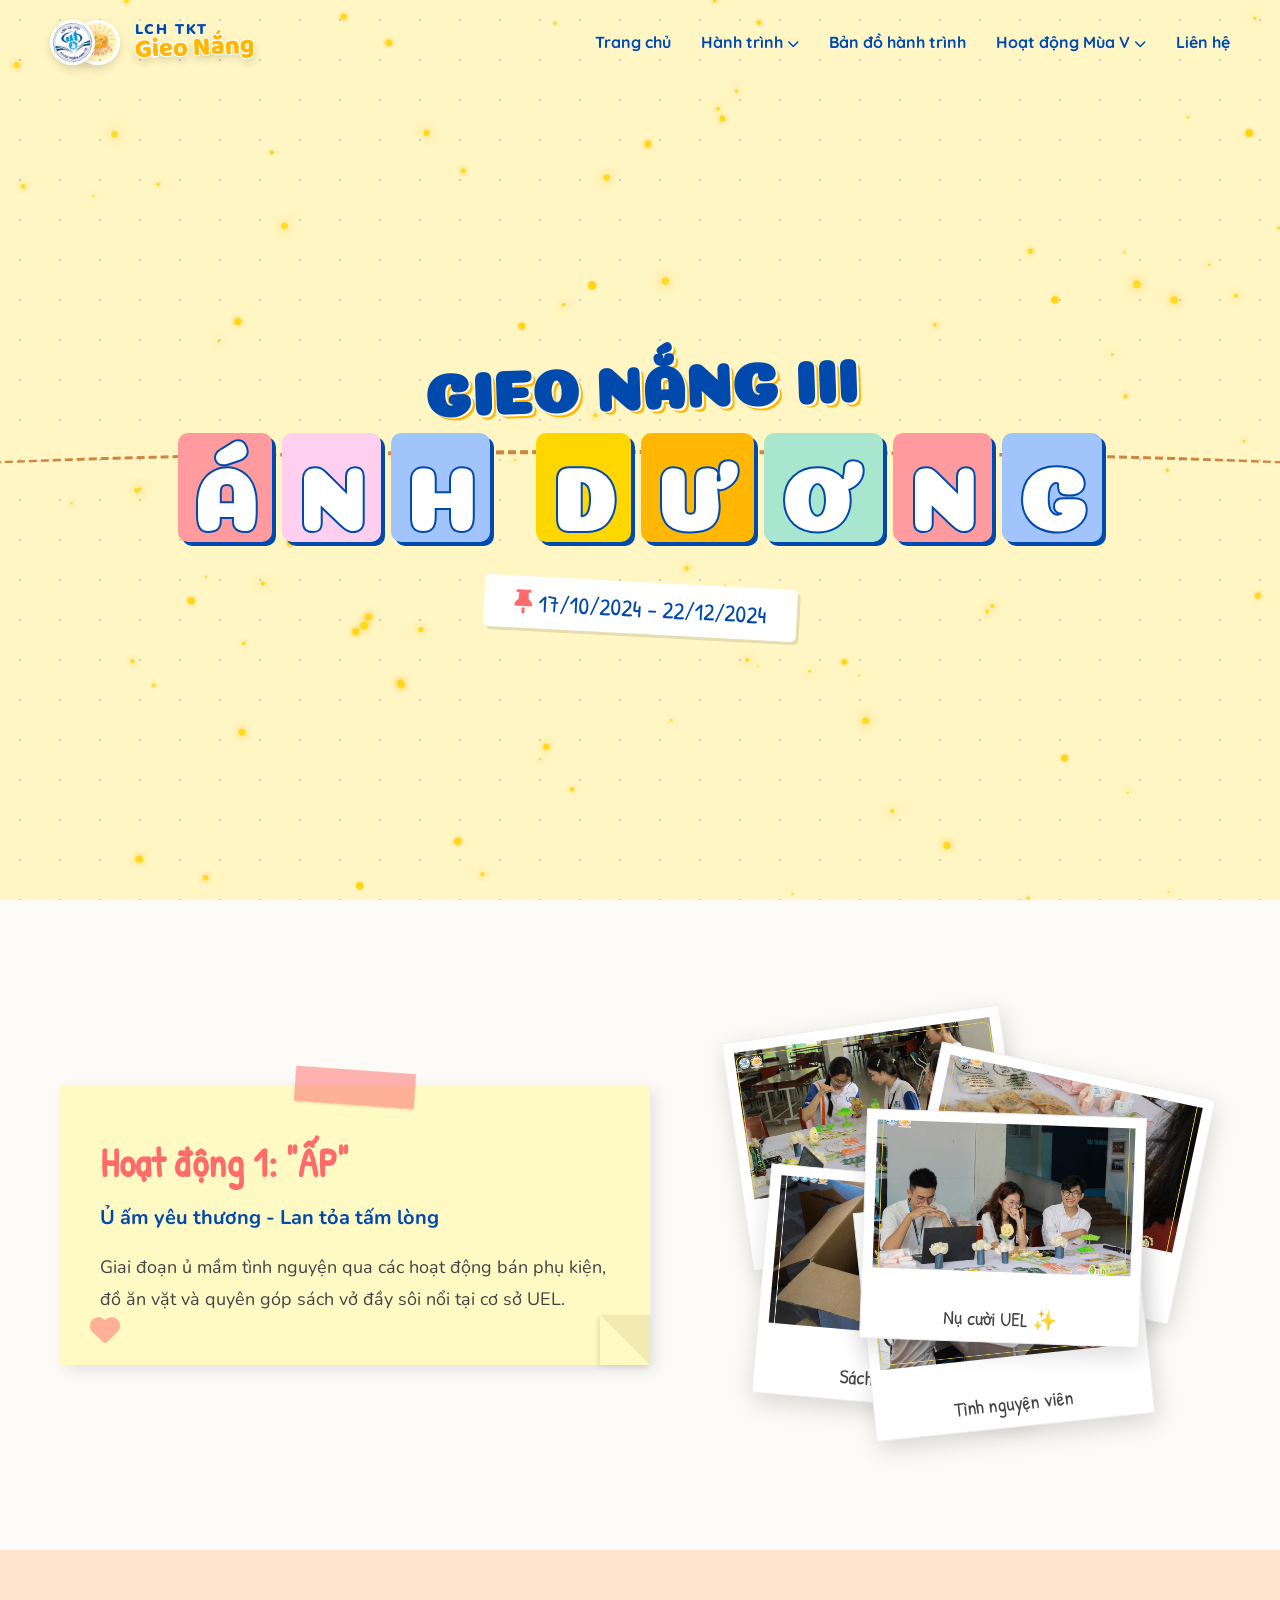
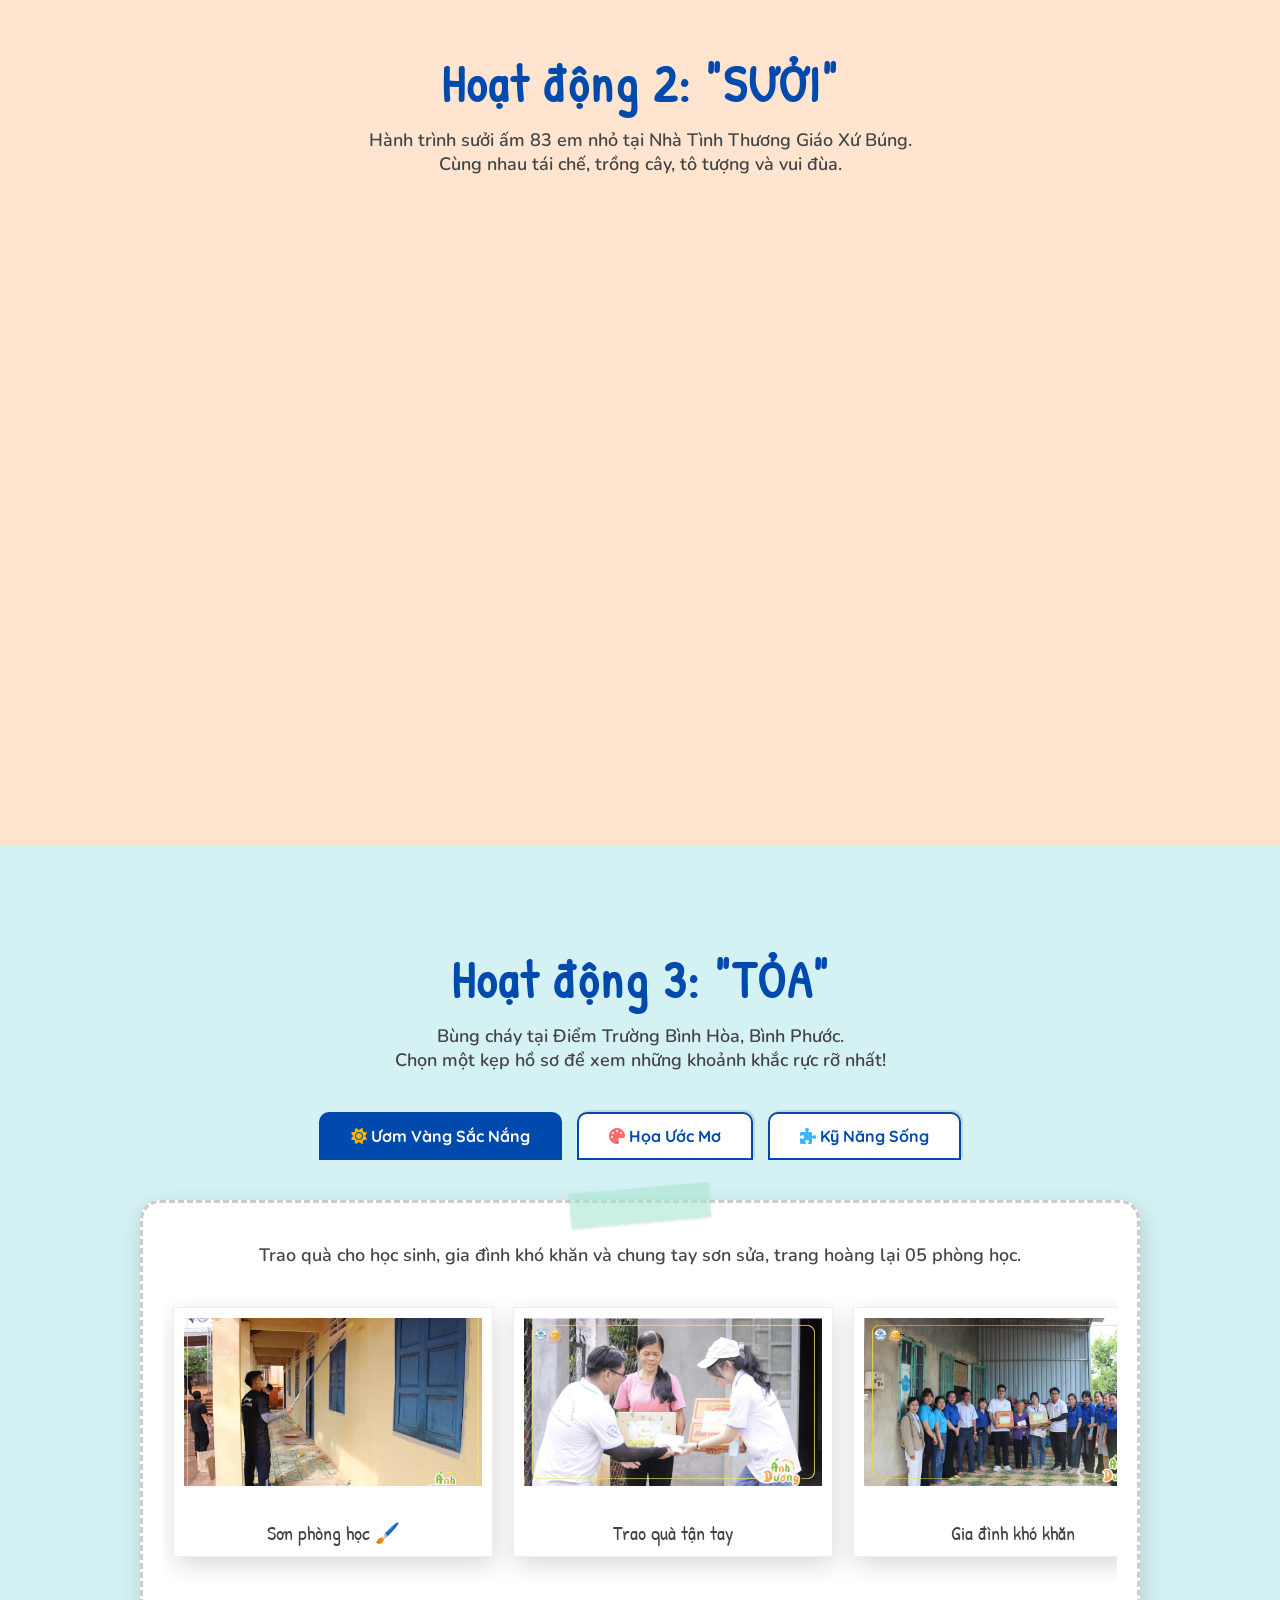
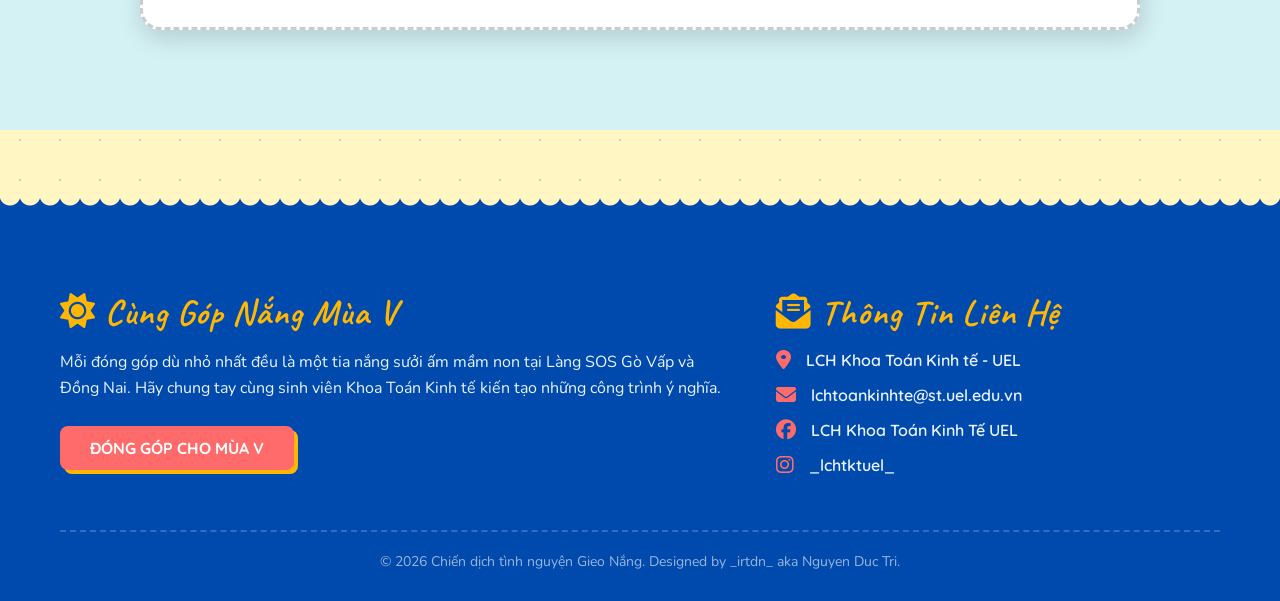
==== season3.html @ f477b14f "Add files via upload" ====
<!DOCTYPE html>
<html lang="vi">
<head>
    <meta charset="UTF-8">
    <meta name="viewport" content="width=device-width, initial-scale=1.0">
    <title>Gieo Nắng III - Cuốn Sổ Ký Ức</title>
    
    <!-- Google Fonts -->
    <link href="https://fonts.googleapis.com/css2?family=Baloo+2:wght@700;800&family=Coiny&family=Caveat:wght@700&family=Nunito:wght@400;600;700;900&family=Quicksand:wght@600;700;800&family=Pacifico&family=Patrick+Hand&display=swap" rel="stylesheet">
    <link rel="stylesheet" href="https://cdnjs.cloudflare.com/ajax/libs/font-awesome/6.4.0/css/all.min.css">
    
    <link rel="stylesheet" href="season3.css">
</head>
<body>

    <canvas id="fairyDustCanvas"></canvas>

    <!-- NAVBAR CỐ ĐỊNH -->
    <header id="navbar">
        <div class="logo">
            <a href="index.html" class="logo-wrapper">
                <div class="logo-images">
                    <img src="images/logo-lch.png" alt="Logo LCH" class="logo-img org-logo">
                    <img src="logo/logo-gn.png" alt="Logo Gieo Nắng" class="logo-img camp-logo">
                </div>
                <div class="logo-text">
                    <span class="logo-org">LCH TKT</span>
                    <span class="logo-campaign">Gieo Nắng</span>
                </div>
            </a>
        </div>
        
        <div class="menu-toggle" id="mobile-menu"><i class="fa-solid fa-bars"></i></div>

        <ul class="nav-links">
            <li><a href="index.html">Trang chủ</a></li>
            <li class="dropdown">
                <a href="#" class="active">Hành trình <i class="fa-solid fa-chevron-down" style="font-size: 12px;"></i></a>
                <ul class="dropdown-menu">
                    <li><a href="season3.html" class="highlight-5" style="color:#FFB703!important;">Gieo Nắng III - Ánh Dương</a></li>
                    <li><a href="season4.html">Gieo Nắng IV - Ấm trong EM</a></li>
                    <li><a href="season5.html">Gieo Nắng V - Sắc Ban Mai</a></li>
                </ul>
            </li>
                <!-- 1. NÚT BẢN ĐỒ HÀNH TRÌNH (MỚI) -->
    <li><a href="ĐIỀN_LINK_CỦA_BẠN_VÀO_ĐÂY" target="_blank">Bản đồ hành trình</a></li>

            <li class="dropdown">
                <a href="#">Hoạt động Mùa V <i class="fa-solid fa-chevron-down" style="font-size: 12px;"></i></a>
                <ul class="dropdown-menu">
                    <li><a href="season5.html#khoi-sac">Giải Chạy "Khởi Sắc"</a></li>
                    <li><a href="season5.html#gom-nang">Workshop "Gom Nắng"</a></li>
                    <li><a href="season5.html#trao-am">Hoạt động 1 "Trao Ấm"</a></li>
                    <li><a href="season5.html#thap-lua">Hoạt động 2 "Thắp Lửa"</a></li>
                    <li><a href="season5.html#don-ban-mai">Hoạt động 3 "Đón Ban Mai"</a></li>
                </ul>
            </li>
            <li><a href="#footer">Liên hệ</a></li>
        </ul>
    </header>

    <!-- =========================================
         1. HERO SECTION
    ========================================= -->
    <section id="hero-scrapbook">
        <div class="hero-content">
            <h2 class="gn-season-title">GIEO NẮNG III</h2>
            <div class="rope-line"></div>
            <h1 class="swinging-title">
                <span style="--i:1; --c:#FF9A9E;">Á</span>
                <span style="--i:2; --c:#FECFEF;">N</span>
                <span style="--i:3; --c:#A1C4FD;">H</span>
                <span class="space">&nbsp;</span>
                <span style="--i:4; --c:#FFD700;">D</span>
                <span style="--i:5; --c:#FFB703;">Ư</span>
                <span style="--i:6; --c:#A8E6CF;">Ơ</span>
                <span style="--i:7; --c:#FF9A9E;">N</span>
                <span style="--i:8; --c:#A1C4FD;">G</span>
            </h1>
            <p class="date-badge"><i class="fa-solid fa-thumbtack text-pink"></i> 17/10/2024 - 22/12/2024</p>
        </div>
    </section>

    <!-- =========================================
         2. HOẠT ĐỘNG 1: "ẤP"
    ========================================= -->
    <section id="act1-ap" class="section-padding bg-paper">
        <div class="container split-layout">
            <div class="note-paper reveal fade-up">
                <div class="washi-tape tape-1"></div>
                <h2 class="font-hand text-pink">Hoạt động 1: "ẤP"</h2>
                <h3>Ủ ấm yêu thương - Lan tỏa tấm lòng</h3>
                <p>Giai đoạn ủ mầm tình nguyện qua các hoạt động bán phụ kiện, đồ ăn vặt và quyên góp sách vở đầy sôi nổi tại cơ sở UEL.</p>
                <i class="fa-solid fa-heart doodle-icon text-pink"></i>
            </div>

            <div class="polaroid-pile reveal fade-up delay-1">
                <div class="polaroid pile-item p1">
                    <img src="gn3/hd1-ap/ap1.JPG" alt="">
                    <p class="font-hand">Đặt bàn gây quỹ 💛</p>
                </div>
                <div class="polaroid pile-item p2">
                    <img src="gn3/hd1-ap/ap9.JPG" alt="">
                    <p class="font-hand">Bán đồ ăn vặt</p>
                </div>
                <div class="polaroid pile-item p3">
                    <img src="gn3/hd1-ap/sachcutraodi.jpg" alt="">
                    <p class="font-hand">Sách cũ trao đi</p>
                </div>
                <div class="polaroid pile-item p4">
                    <img src="gn3/hd1-ap/ap11.JPG" alt="">
                    <p class="font-hand">Tình nguyện viên</p>
                </div>
                <div class="polaroid pile-item p5">
                    <img src="gn3/hd1-ap/ap3.JPG" alt="">
                    <p class="font-hand">Nụ cười UEL ✨</p>
                </div>
            </div>
        </div>
    </section>

    <!-- =========================================
         3. HOẠT ĐỘNG 2: "SƯỞI" (2 DÂY PHƠI)
    ========================================= -->
    <section id="act2-suoi" class="section-padding bg-pastel-orange">
        <div class="container text-center">
            <div class="section-header reveal fade-up">
                <h2 class="font-hand title-large text-navy">Hoạt động 2: "SƯỞI"</h2>
                <p class="desc-text">Hành trình sưởi ấm 83 em nhỏ tại Nhà Tình Thương Giáo Xứ Búng.<br>Cùng nhau tái chế, trồng cây, tô tượng và vui đùa.</p>
            </div>
        </div>

        <div class="clothesline-wrapper reveal fade-up delay-1">
            <div class="line"></div>
            <div class="hanging-photos">
                <div class="hanging-item h-rotate-1"><div class="peg"></div><div class="polaroid shadow-lg"><img src="gn3/hd2-suoi/suoi6.JPG" alt=""><p class="font-hand">Trồng mầm xanh 🌱</p></div></div>
                <div class="hanging-item h-rotate-2"><div class="peg"></div><div class="polaroid shadow-lg"><img src="gn3/hd2-suoi/chauhoataiche.jpg" alt=""><p class="font-hand">Chậu hoa tái chế</p></div></div>
                <div class="hanging-item h-rotate-3"><div class="peg"></div><div class="polaroid shadow-lg"><img src="gn3/hd2-suoi/suoi11.JPG" alt=""><p class="font-hand">Họa sĩ nhí 🎨</p></div></div>
                <div class="hanging-item h-rotate-4"><div class="peg"></div><div class="polaroid shadow-lg"><img src="gn3/hd2-suoi/vuichoingoaisan.jpg" alt=""><p class="font-hand">Vui chơi ngoài sân</p></div></div>
                <div class="hanging-item h-rotate-1"><div class="peg"></div><div class="polaroid shadow-lg"><img src="gn3/hd2-suoi/suoi8.JPG" alt=""><p class="font-hand">Múa hát vang ca</p></div></div>
                <div class="hanging-item h-rotate-2"><div class="peg"></div><div class="polaroid shadow-lg"><img src="gn3/hd2-suoi/suoi14.JPG" alt=""><p class="font-hand">Cười thật tươi</p></div></div>
                <div class="hanging-item h-rotate-4"><div class="peg"></div><div class="polaroid shadow-lg"><img src="gn3/hd2-suoi/suoi15.JPG" alt=""><p class="font-hand">Cùng vẽ tranh</p></div></div>
                <div class="hanging-item h-rotate-3"><div class="peg"></div><div class="polaroid shadow-lg"><img src="gn3/hd2-suoi/khoanhkhacdep.jpg" alt=""><p class="font-hand">Khoảnh khắc đẹp</p></div></div>
            </div>
        </div>

        <div class="clothesline-wrapper reveal fade-up delay-2" style="margin-top: -10px;">
            <div class="line"></div>
            <div class="hanging-photos">
                <div class="hanging-item h-rotate-3"><div class="peg"></div><div class="polaroid shadow-lg"><img src="gn3/hd2-suoi/suoi9.JPG" alt=""><p class="font-hand">Trò chơi dân gian</p></div></div>
                <div class="hanging-item h-rotate-1"><div class="peg"></div><div class="polaroid shadow-lg"><img src="gn3/hd2-suoi/chamchutrangtri.jpg" alt=""><p class="font-hand">Chăm chú trang trí</p></div></div>
                <div class="hanging-item h-rotate-4"><div class="peg"></div><div class="polaroid shadow-lg"><img src="gn3/hd2-suoi/chuanbivatdung.jpg" alt=""><p class="font-hand">Chuẩn bị vật dụng</p></div></div>
                <div class="hanging-item h-rotate-2"><div class="peg"></div><div class="polaroid shadow-lg"><img src="gn3/hd2-suoi/suoi12.JPG" alt=""><p class="font-hand">Sắc màu tuổi thơ</p></div></div>
                <div class="hanging-item h-rotate-1"><div class="peg"></div><div class="polaroid shadow-lg"><img src="gn3/hd2-suoi/ganketyeuthuong.jpg" alt=""><p class="font-hand">Gắn kết yêu thương</p></div></div>
                <div class="hanging-item h-rotate-3"><div class="peg"></div><div class="polaroid shadow-lg"><img src="gn3/hd2-suoi/tinhthandongdoi.jpg" alt=""><p class="font-hand">Tinh thần đồng đội</p></div></div>
                <div class="hanging-item h-rotate-4"><div class="peg"></div><div class="polaroid shadow-lg"><img src="gn3/hd2-suoi/kiniemkhoquen.jpg" alt=""><p class="font-hand">Kỷ niệm khó quên</p></div></div>
            </div>
        </div>
    </section>

    <!-- =========================================
         4. HOẠT ĐỘNG 3: "TỎA" 
    ========================================= -->
    <section id="act3-toa" class="section-padding bg-pastel-jade">
        <div class="container text-center">
            <div class="section-header reveal fade-up">
                <h2 class="font-hand title-large text-navy">Hoạt động 3: "TỎA"</h2>
                <p class="desc-text">Bùng cháy tại Điểm Trường Bình Hòa, Bình Phước.<br>Chọn một kẹp hồ sơ để xem những khoảnh khắc rực rỡ nhất!</p>
            </div>

            <div class="tabs-container reveal fade-up">
                <button class="tab-btn active" data-tab="tab-1"><i class="fa-solid fa-sun text-yellow"></i> Ươm Vàng Sắc Nắng</button>
                <button class="tab-btn" data-tab="tab-2"><i class="fa-solid fa-palette text-pink"></i> Họa Ước Mơ</button>
                <button class="tab-btn" data-tab="tab-3"><i class="fa-solid fa-puzzle-piece" style="color: #38B6FF;"></i> Kỹ Năng Sống</button>
            </div>

            <div class="tab-content-wrapper reveal fade-up delay-1">
                <!-- Tab 1 -->
                <div class="tab-panel active" id="tab-1">
                    <div class="washi-tape tape-2"></div>
                    <p class="panel-desc">Trao quà cho học sinh, gia đình khó khăn và chung tay sơn sửa, trang hoàng lại 05 phòng học.</p>
                    <div class="carousel-scroll">
                        <div class="polaroid"><img src="gn3/uomvang/sonphonghoc.jpg" alt=""><p class="font-hand">Sơn phòng học 🖌️</p></div>
                        <div class="polaroid"><img src="gn3/chung/chung4.JPG" alt=""><p class="font-hand">Trao quà tận tay</p></div>
                        <div class="polaroid"><img src="gn3/chung/chung1.JPG" alt=""><p class="font-hand">Gia đình khó khăn</p></div>
                        <div class="polaroid"><img src="gn3/uomvang/nucuoitretho.jpg" alt=""><p class="font-hand">Nụ cười trẻ thơ</p></div>
                        <div class="polaroid"><img src="gn3/uomvang/cungnhaudondep.jpg" alt=""><p class="font-hand">Cùng nhau dọn dẹp</p></div>
                        <div class="polaroid"><img src="gn3/uomvang/lophocmoituoi.jpg" alt=""><p class="font-hand">Trang hoàng lại</p></div>
                        <div class="polaroid"><img src="gn3/uomvang/chuanbidungcu.jpg" alt=""><p class="font-hand">Chuẩn bị dụng cụ</p></div>
                        <div class="polaroid"><img src="gn3/uomvang/tranghoanglai.jpg" alt=""><p class="font-hand">Lớp học mới tươi</p></div>
                    </div>
                </div>
                <!-- Tab 2 -->
                <div class="tab-panel" id="tab-2">
                    <div class="washi-tape tape-3"></div>
                    <p class="panel-desc">Xây dựng góc chụp ảnh đôi cánh, trò chơi "Vòng xoay cầu vồng" và đặc biệt là "Tủ sách ước mơ".</p>
                    <div class="carousel-scroll">
                        <div class="polaroid"><img src="gn3/uomvang/uomvang8.JPG" alt=""><p class="font-hand">Tủ sách ước mơ 📚</p></div>
                        <div class="polaroid"><img src="gn3/hoauocmo/hoa16.JPG" alt=""><p class="font-hand">Đôi cánh thiên thần</p></div>
                        <div class="polaroid"><img src="gn3/hoauocmo/docsachcungem.jpg" alt=""><p class="font-hand">Đọc sách cùng em</p></div>
                        <div class="polaroid"><img src="gn3/hoauocmo/hoa4.JPG" alt=""><p class="font-hand">Vòng xoay may mắn</p></div>
                        <div class="polaroid"><img src="gn3/hoauocmo/hoa13.JPG" alt=""><p class="font-hand">Khám phá nghề nghiệp</p></div>
                        <div class="polaroid"><img src="gn3/hoauocmo/vuichoitrungthuong.jpg" alt=""><p class="font-hand">Vui chơi trúng thưởng</p></div>
                        <div class="polaroid"><img src="gn3/hoauocmo/hoa10.JPG" alt=""><p class="font-hand">Sắp xếp đầu sách</p></div>
                        <div class="polaroid"><img src="gn3/hoauocmo/hoa11.JPG" alt=""><p class="font-hand">Tương tác cùng bé</p></div>
                        <div class="polaroid"><img src="gn3/hoauocmo/hoa7.JPG" alt=""><p class="font-hand">Phần quà chiến thắng</p></div>
                        <div class="polaroid"><img src="gn3/hoauocmo/hanhphucdongday.jpg" alt=""><p class="font-hand">Hạnh phúc đong đầy</p></div>
                    </div>
                </div>
                <!-- Tab 3 -->
                <div class="tab-panel" id="tab-3">
                    <div class="washi-tape tape-1"></div>
                    <p class="panel-desc">Tổ chức kịch lồng ghép giáo dục, giao lưu văn nghệ và bùng nổ trí tuệ cùng "Rung chuông vàng".</p>
                    <div class="carousel-scroll">
                        <div class="polaroid"><img src="gn3/kynangsong/kns6.JPG" alt=""><p class="font-hand">Diễn kịch ý nghĩa 🎭</p></div>
                        <div class="polaroid"><img src="gn3/kynangsong/kns8.JPG" alt=""><p class="font-hand">Rung chuông vàng</p></div>
                        <div class="polaroid"><img src="gn3/kynangsong/Nhanquanhaa.jpg" alt=""><p class="font-hand">Góc nhận quà nhaa</p></div>
                        <div class="polaroid"><img src="gn3/kynangsong/vannghebungno.jpg" alt=""><p class="font-hand">Văn nghệ bùng nổ</p></div>
                        <div class="polaroid"><img src="gn3/hoauocmo/nhonnhipnangdong.jpg" alt=""><p class="font-hand">Sôi động sân trường</p></div>
                        <div class="polaroid"><img src="gn3/hoauocmo/giaoluuhoidap.jpg" alt=""><p class="font-hand">Hăng hái giơ tay</p></div>
                        <div class="polaroid"><img src="gn3/kynangsong/kns1.JPG" alt=""><p class="font-hand">Dọn dẹp góc riêng</p></div>
                        <div class="polaroid"><img src="gn3/kynangsong/nguoithangcuoc.jpg" alt=""><p class="font-hand">Người thắng cuộc 🏆</p></div>
                    </div>
                </div>

            </div>
        </div>
    </section>

    <!-- =========================================
         8. FOOTER CHUNG & GÓP NẮNG MÙA V
    ========================================= -->
    <footer id="footer">
        <div class="container">
            <div class="footer-content">
                <div class="footer-box reveal fade-up">
                    <h3 class="font-hand text-yellow"><i class="fa-solid fa-sun"></i> Cùng Góp Nắng Mùa V</h3>
                    <p class="footer-desc">Mỗi đóng góp dù nhỏ nhất đều là một tia nắng sưởi ấm mầm non tại Làng SOS Gò Vấp và Đồng Nai. Hãy chung tay cùng sinh viên Khoa Toán Kinh tế kiến tạo những công trình ý nghĩa.</p>
                    <a href="season5.html#quy-gop" class="btn-scrapbook">Đóng góp cho Mùa V</a>
                </div>
                <div class="footer-box reveal fade-up delay-1">
                    <h3 class="font-hand text-yellow"><i class="fa-solid fa-envelope-open-text"></i> Thông Tin Liên Hệ</h3>
                    <ul class="contact-list">
                        <li><i class="fa-solid fa-location-dot"></i> LCH Khoa Toán Kinh tế - UEL</li>
                        <li><i class="fa-solid fa-envelope"></i> lchtoankinhte@st.uel.edu.vn</li>
                        <li><i class="fa-brands fa-facebook"></i> LCH Khoa Toán Kinh Tế UEL</li>
                        <li><i class="fa-brands fa-instagram"></i> _lchtktuel_</li>
                    </ul>
                </div>
            </div>
            <div class="copyright">
                &copy; 2026 Chiến dịch tình nguyện Gieo Nắng. Designed by _irtdn_ aka Nguyen Duc Tri.
            </div>
        </div>
    </footer>

    <script src="season3.js"></script>
</body>
</html>
---- season3.css ----
/* =========================================
   1. VARIABLES & RESET
========================================= */
:root {
    --pastel-yellow: #FFF6C3;
    --pastel-orange: #FFE5D0;
    --pastel-jade: #D4F1F4;
    --paper-bg: #FDFBF7;
    
    --navy: #004AAD;
    --sky-blue: #38B6FF;
    --yellow: #FFB703;
    --pink: #FF6B6B;
    --white: #FFFFFF;
    
    --shadow-soft: 0 10px 20px rgba(0,0,0,0.05);
    --shadow-polaroid: 2px 8px 25px rgba(0,0,0,0.15);
}

* { margin: 0; padding: 0; box-sizing: border-box; }

/* FIX LỖI SCROLL NGANG: Khóa trục X tuyệt đối */
html, body { 
    scroll-behavior: smooth; 
    overflow-x: hidden; 
    width: 100%;
    max-width: 100vw;
}

body { 
    font-family: 'Nunito', sans-serif; 
    color: #444; 
    /* Texture giấy mờ nhẹ */
    background-color: var(--pastel-yellow);
    background-image: radial-gradient(#ccc 1px, transparent 0);
    background-size: 40px 40px;
}

/* Typography */
.font-hand { font-family: 'Patrick Hand', 'Caveat', cursive; }
.font-title { font-family: 'Quicksand', sans-serif; font-weight: 700; color: var(--navy); }
.title-large { font-size: clamp(35px, 5vw, 50px); font-weight: 700; letter-spacing: 2px; }

.text-navy { color: var(--navy); }
.text-pink { color: var(--pink); }
.text-yellow { color: var(--yellow) !important; }

a { text-decoration: none; color: inherit; }
ul { list-style: none; }

.container { max-width: 1200px; margin: 0 auto; padding: 0 20px; position: relative; z-index: 2;}
.section-padding { padding: 100px 0; overflow: hidden; /* Ngăn chặn rò rỉ đồ họa */ }

.bg-paper { background-color: var(--paper-bg); }
.bg-pastel-orange { background-color: var(--pastel-orange); }
.bg-pastel-jade { background-color: var(--pastel-jade); }

/* =========================================
   2. NAVBAR TỪ TRANG CHỦ (CỐ ĐỊNH)
========================================= */
header { 
    position: fixed; top: 0; left: 0; width: 100%; 
    display: flex; justify-content: space-between; align-items: center; 
    padding: 20px 50px; z-index: 1000; transition: 0.4s; 
}
header.scrolled { 
    background: rgba(255,255,255,0.95); backdrop-filter: blur(10px); 
    box-shadow: 0 5px 20px rgba(0,0,0,0.05); padding: 15px 50px; 
}

.logo-wrapper { display: flex; align-items: center; gap: 15px; cursor: pointer; }
.logo-images { position: relative; width: 70px; height: 45px; }
.logo-img { 
    position: absolute; width: 45px; height: 45px; border-radius: 50%; 
    border: 3px solid #fff; box-shadow: 0 4px 10px rgba(0,0,0,0.15); 
    transition: 0.4s cubic-bezier(0.68, -0.55, 0.265, 1.55); object-fit: cover;
}
.org-logo { left: 0; z-index: 2; transform: rotate(-10deg); }
.camp-logo { left: 25px; z-index: 1; transform: rotate(10deg); }

.logo-wrapper:hover .org-logo { transform: translateY(-5px) rotate(-20deg) scale(1.1); z-index: 3;}
.logo-wrapper:hover .camp-logo { transform: translateY(5px) rotate(25deg) scale(1.1); z-index: 3;}

.logo-text { display: flex; flex-direction: column; justify-content: center; line-height: 1; }
.logo-org { font-family: 'Nunito', sans-serif; font-size: 14px; font-weight: 900; color: var(--navy); letter-spacing: 2px; text-shadow: 0 1px 2px rgba(255,255,255,0.8);}
.logo-campaign { font-family: 'Baloo 2', cursive; font-size: 26px; font-weight: 800; color: var(--yellow); text-shadow: -1px 1px 0 #fff, 1px 1px 0 #fff, 1px -1px 0 #fff, -1px -1px 0 #fff, 0 4px 8px rgba(0,0,0,0.2); transform: translateY(-2px) rotate(-2deg); }

header.scrolled .logo-org, header.scrolled .logo-campaign { text-shadow: none; transform: translateY(-2px) rotate(0); }

.nav-links { display: flex; gap: 30px; align-items: center; }
.nav-links > li > a { 
    font-weight: 700; font-family: 'Quicksand'; font-size: 16px; 
    transition: 0.3s; text-shadow: 0 1px 2px rgba(255,255,255,0.8); color: var(--navy);
}
header.scrolled .nav-links > li > a { text-shadow: none; }
.nav-links > li > a:hover { color: var(--yellow); }

.dropdown { position: relative; }
.dropdown-menu { 
    position: absolute; top: 150%; left: 0; background: var(--white); 
    min-width: 260px; box-shadow: var(--shadow-soft); border-radius: 15px; 
    opacity: 0; visibility: hidden; transform: translateY(10px); 
    transition: 0.3s; overflow: hidden; border: 1px solid #eee; 
}
.dropdown:hover .dropdown-menu { opacity: 1; visibility: visible; transform: translateY(0); top: 100%; }
.dropdown-menu li a { display: block; padding: 15px 20px; font-weight: 600; border-bottom: 1px solid #f1f1f1; transition: 0.3s; color: var(--text-dark);}
.dropdown-menu li a:hover { background: var(--pastel-yellow); color: var(--navy); padding-left: 25px; }

.menu-toggle { display: none; cursor: pointer; font-size: 24px; color: var(--navy); }

/* =========================================
   3. BỤI TIÊN & CÁC THÀNH PHẦN SCRAPBOOK
========================================= */
#fairyDustCanvas {
    position: fixed; top: 0; left: 0; width: 100vw; height: 100vh;
    pointer-events: none; z-index: 1;
}

.washi-tape {
    position: absolute; top: -15px; left: 50%; transform: translateX(-50%) rotate(-3deg);
    width: 120px; height: 35px; background: rgba(255, 183, 3, 0.5);
    box-shadow: 0 1px 3px rgba(0,0,0,0.1); z-index: 10;
}
.tape-1 { background: rgba(255, 107, 107, 0.5); transform: translateX(-50%) rotate(4deg); }
.tape-2 { background: rgba(168, 230, 207, 0.6); transform: translateX(-50%) rotate(-5deg); width: 140px;}
.tape-3 { background: rgba(255, 215, 0, 0.5); }

.polaroid {
    background: #FFF;
    padding: 10px 10px 40px 10px; 
    border: 1px solid #EEE;
    box-shadow: var(--shadow-polaroid);
    position: relative;
    border-bottom-right-radius: 2px;
    border-bottom-left-radius: 2px;
}
.polaroid img { width: 100%; height: calc(100% - 30px); object-fit: cover; }
.polaroid p { position: absolute; bottom: 10px; left: 0; width: 100%; text-align: center; font-size: 20px; color: #444; }

/* =========================================
   4. HERO SECTION - CỜ DÂY TREO CHỮ
========================================= */
#hero-scrapbook {
    min-height: 100vh; position: relative;
    display: flex; justify-content: center; align-items: center;
    text-align: center; z-index: 2; padding-top: 80px;
    overflow: hidden; /* Cực kỳ quan trọng: Giữ rope-line không làm scroll ngang */
    width: 100%;
}
.hero-content { display: flex; flex-direction: column; align-items: center; width: 100%;}

.gn-season-title {
    font-family: 'Coiny', cursive;
    font-size: clamp(28px, 5vw, 60px);
    color: var(--navy);
    text-shadow: 2px 2px 0 var(--white), 4px 4px 0 var(--yellow);
    margin-bottom: 10px;
    transform: rotate(-2deg);
    z-index: 10;
    position: relative;
}

.rope-line {
    position: absolute; top: 50%; left: -10%; width: 120%; height: 50px;
    border-top: 4px dashed #cd853f; border-radius: 50%; 
    z-index: 1; pointer-events: none;
}

.swinging-title {
    display: flex; justify-content: center; gap: clamp(5px, 1.5vw, 10px);
    font-family: 'Coiny', cursive; 
    margin-top: 10px; position: relative; z-index: 5; flex-wrap: wrap;
    padding: 0 10px;
}

.swinging-title span {
    display: inline-block;
    color: var(--white);
    -webkit-text-stroke: 2px var(--navy);
    background: var(--c); 
    padding: clamp(3px, 1vw, 5px) clamp(8px, 2vw, 15px);
    border-radius: 10px;
    box-shadow: 4px 4px 0 var(--navy);
    font-size: clamp(30px, 7vw, 90px); /* Thu gọn mượt mà trên mọi thiết bị */
    
    transform-origin: top center;
    animation: swing 3s infinite ease-in-out alternate;
    animation-delay: calc(var(--i) * 0.1s);
}
.swinging-title span.space { background: transparent; box-shadow: none; border: none; padding: 0; width: 2vw;}

@keyframes swing {
    0% { transform: rotate(8deg); }
    100% { transform: rotate(-8deg); }
}

.date-badge {
    margin-top: 40px; display: inline-block;
    background: #FFF; padding: 10px 30px; border-radius: 5px;
    font-family: 'Patrick Hand'; font-size: clamp(18px, 3vw, 24px); color: var(--navy);
    box-shadow: 3px 3px 0 rgba(0,0,0,0.1);
    transform: rotate(3deg);
}

/* =========================================
   5. HOẠT ĐỘNG 1: GIẤY NOTE & PILE ẢNH
========================================= */
.split-layout { display: flex; align-items: center; gap: 60px; }

.note-paper {
    flex: 1; background: #FFF9C4; padding: clamp(30px, 5vw, 50px) clamp(20px, 4vw, 40px);
    border-radius: 2px; position: relative;
    box-shadow: 5px 5px 15px rgba(0,0,0,0.1);
    transform: rotate(-2deg);
}
.note-paper::after {
    content: ""; position: absolute; bottom: 0; right: 0;
    border-width: 25px; border-style: solid;
    border-color: #f1eab3 #f1eab3 transparent transparent;
    box-shadow: -2px 2px 5px rgba(0,0,0,0.1);
}
.note-paper h2 { font-size: clamp(30px, 4vw, 40px); margin-bottom: 15px; }
.note-paper h3 { font-family: 'Nunito'; font-size: clamp(16px, 2vw, 20px); margin-bottom: 20px; color: var(--navy);}
.note-paper p { font-size: clamp(15px, 2vw, 18px); line-height: 1.8; }
.doodle-icon { position: absolute; bottom: 20px; left: 30px; font-size: 30px; opacity: 0.5;}

.polaroid-pile { flex: 1; height: 450px; position: relative; width: 100%;}
.pile-item { 
    position: absolute; 
    width: clamp(200px, 25vw, 280px); /* Tự động co giãn theo màn hình */
    height: clamp(160px, 20vw, 230px);
    transition: 0.4s cubic-bezier(0.175, 0.885, 0.32, 1.275); cursor: pointer; 
}

/* Đổi px thành % để xấp ảnh không bao giờ tràn ra ngoài cột chứa nó */
.p1 { top: 5%; left: 5%; transform: rotate(-8deg); z-index: 1;}
.p2 { top: 15%; right: 5%; transform: rotate(12deg); z-index: 2;}
.p3 { bottom: 10%; left: 10%; transform: rotate(5deg); z-index: 3;}
.p4 { bottom: 5%; right: 15%; transform: rotate(-6deg); z-index: 4;}
.p5 { top: 25%; left: 30%; transform: rotate(2deg); z-index: 5;}

.pile-item:hover { z-index: 20 !important; transform: scale(1.15) rotate(0) !important; box-shadow: 0 20px 40px rgba(0,0,0,0.3); }

/* =========================================
   6. HOẠT ĐỘNG 2: DÂY PHƠI ẢNH
========================================= */
.text-center { text-align: center; }
.desc-text { font-size: clamp(15px, 2vw, 18px); margin-top: 10px; font-family: 'Nunito'; font-weight: 600;}

.clothesline-wrapper { position: relative; margin-top: 40px; width: 100%; overflow-x: auto; padding: 20px 0 40px 0;}

.clothesline-wrapper::-webkit-scrollbar { height: 8px; }
.clothesline-wrapper::-webkit-scrollbar-track { background: rgba(255, 255, 255, 0.3); border-radius: 10px; margin: 0 40px; }
.clothesline-wrapper::-webkit-scrollbar-thumb { background: var(--pink); border-radius: 10px; }
.clothesline-wrapper::-webkit-scrollbar-thumb:hover { background: var(--navy); }
.clothesline-wrapper { scrollbar-width: thin; scrollbar-color: var(--pink) rgba(255, 255, 255, 0.3); }

.line { position: absolute; top: 30px; left: -10%; width: 120%; height: 3px; background: rgba(0,0,0,0.3); border-radius: 50%; z-index: 1;}

.hanging-photos { display: flex; gap: 30px; padding: 0 40px; width: max-content; margin: 0 auto; position: relative; z-index: 2;}
.hanging-item { position: relative; width: 260px; cursor: pointer; transform-origin: top center; transition: 0.3s;}

.peg { position: absolute; top: -15px; left: 50%; transform: translateX(-50%); width: 10px; height: 35px; background: #8B4513; border-radius: 5px; z-index: 10; box-shadow: 2px 2px 5px rgba(0,0,0,0.2);}

.hanging-item .polaroid { height: 210px; }

.h-rotate-1 { transform: rotate(-3deg); }
.h-rotate-2 { transform: rotate(4deg); }
.h-rotate-3 { transform: rotate(-1deg); }
.h-rotate-4 { transform: rotate(5deg); }

.hanging-item:hover { animation: gentleSwing 1s ease-in-out infinite alternate; z-index: 10;}
@keyframes gentleSwing { 0% { transform: rotate(-5deg); } 100% { transform: rotate(5deg); } }

/* =========================================
   7. HOẠT ĐỘNG 3: TAB & CAROUSEL
========================================= */
.tabs-container { display: flex; justify-content: center; gap: 15px; margin: 40px 0; flex-wrap: wrap;}
.tab-btn { background: #FFF; border: 2px solid var(--navy); border-radius: 10px 10px 0 0; padding: 12px 30px; font-family: 'Quicksand'; font-weight: 700; font-size: 16px; cursor: pointer; transition: 0.3s; color: var(--navy); box-shadow: 2px -2px 0 rgba(0,0,0,0.1);}
.tab-btn:hover { background: #EAF4FC; transform: translateY(-3px);}
.tab-btn.active { background: var(--navy); color: #FFF; transform: translateY(0); box-shadow: none;}

.tab-content-wrapper { background: #FFF; padding: 40px 20px; border-radius: 20px; box-shadow: var(--shadow-polaroid); position: relative; max-width: 1000px; margin: 0 auto; border: 3px dashed #CCC;}

.tab-panel { display: none; animation: fadeIn 0.5s ease; }
.tab-panel.active { display: block; }
@keyframes fadeIn { from { opacity: 0; transform: translateY(10px); } to { opacity: 1; transform: translateY(0); } }

.panel-desc { font-size: clamp(15px, 2vw, 18px); text-align: center; margin-bottom: 30px; font-weight: 600;}

.carousel-scroll { 
    display: flex; gap: 20px; overflow-x: auto; padding: 10px 10px 30px 10px; scroll-snap-type: x mandatory;
    scrollbar-width: thin; scrollbar-color: var(--yellow) rgba(0, 0, 0, 0.05); 
}
.carousel-scroll::-webkit-scrollbar { height: 8px; }
.carousel-scroll::-webkit-scrollbar-track { background: rgba(0, 0, 0, 0.05); border-radius: 10px; margin: 0 20px; }
.carousel-scroll::-webkit-scrollbar-thumb { background: var(--yellow); border-radius: 10px; }
.carousel-scroll::-webkit-scrollbar-thumb:hover { background: var(--pink); }

.carousel-scroll .polaroid { flex: 0 0 320px; height: 250px; scroll-snap-align: center; transition: 0.3s; cursor: pointer; }
.carousel-scroll .polaroid:hover { transform: scale(1.05) translateY(-10px); box-shadow: 0 15px 30px rgba(0,0,0,0.15); }

/* =========================================
   8. FOOTER CHUNG (VIBE SCRAPBOOK)
========================================= */
footer { 
    background: var(--navy); color: #fff; padding: 80px 0 30px; margin-top: 80px; position: relative;
}
footer::before {
    content: ""; position: absolute; top: -15px; left: 0; width: 100%; height: 15px;
    background-image: radial-gradient(circle at 10px 0, transparent 10px, var(--navy) 11px);
    background-size: 20px 15px; background-repeat: repeat-x;
}

.footer-content { 
    display: grid; grid-template-columns: 1.5fr 1fr; gap: 50px; 
    padding-bottom: 40px; border-bottom: 2px dashed rgba(255,255,255,0.2); 
}
.footer-box h3 { font-family: 'Caveat', cursive; font-size: 35px; color: var(--yellow); margin-bottom: 15px; letter-spacing: 1px;}
.footer-desc { font-size: 16px; margin-bottom: 25px; color: #EAF4FC; line-height: 1.6;}
.contact-list li { margin-bottom: 15px; font-size: 16px; font-weight: 600; display: flex; align-items: center; gap: 15px; color: #EAF4FC; font-family: 'Quicksand', sans-serif;}
.contact-list i { color: var(--pink); font-size: 20px;}
.copyright { text-align: center; margin-top: 20px; color: rgba(255,255,255,0.6); font-size: 14px; font-family: 'Nunito', sans-serif;}

.btn-scrapbook {
    background: var(--pink); color: #fff; padding: 12px 30px; border-radius: 8px; font-weight: 800; font-family: 'Quicksand', sans-serif; text-transform: uppercase; transition: 0.3s; box-shadow: 4px 4px 0px var(--yellow); display: inline-block;
}
.btn-scrapbook:hover { transform: translate(-2px, -2px); box-shadow: 6px 6px 0px var(--yellow); color: #fff;}

/* =========================================
   9. ANIMATION REVEAL
========================================= */
.reveal { opacity: 0; transform: translateY(50px); transition: 0.8s ease-out; }
.reveal.active { opacity: 1; transform: translateY(0); }
.delay-1 { transition-delay: 0.2s; }

/* =========================================
   10. MEDIA QUERIES (TỐI ƯU RESPONSIVE)
========================================= */

/* Tối ưu vùng đệm Laptop 1200px - 1440px */
@media (max-width: 1200px) {
    .split-layout { gap: 30px; }
    header { padding: 15px 30px; }
    header.scrolled { padding: 15px 30px; }
    .nav-links { gap: 20px; }
}

/* Tablet và Màn hình hẹp */
@media (max-width: 900px) {
    .split-layout { flex-direction: column; text-align: center;}
    .note-paper::after { display: none; }
    .polaroid-pile { height: 400px; width: 100%; max-width: 500px; margin: 30px auto 0 auto;}
    .rope-line { display: none; } /* Cờ dây không đẹp ở màn dọc, ẩn đi */
    
    .footer-content { grid-template-columns: 1fr; text-align: center; }
    .contact-list li { justify-content: center; }
}

/* Mobile thông thường */
@media (max-width: 768px) {
    .logo-images { width: 55px; height: 35px; }
    .logo-img { width: 35px; height: 35px; }
    .camp-logo { left: 20px; }
    .logo-org { font-size: 11px; }
    .logo-campaign { font-size: 20px; }
    
    header { padding: 15px 20px; }
    .menu-toggle { display: block; }
    .nav-links { display: none; flex-direction: column; position: absolute; top: 100%; left: 0; width: 100%; background: #fff; box-shadow: 0 10px 20px rgba(0,0,0,0.1); padding: 0;}
    .nav-links.active { display: flex; }
    .nav-links li { width: 100%; border-bottom: 1px solid #eee; }
    .nav-links li a { display: block; padding: 15px; text-align: center; color: var(--navy) !important; text-shadow: none !important;}
    .dropdown-menu { position: static; box-shadow: none; display: none; border: none; background: #fafafa;}
    .dropdown:hover .dropdown-menu { display: block; }
    
        /* FIX LỖI 2: Ngăn ảnh đè lên trên bằng cách thả trôi tọa độ TOP */
    .polaroid-pile {
        min-height: 380px !important; 
        margin-top: 50px !important; /* Đẩy xấp ảnh cách xa tờ giấy note */
        width: 100% !important;
        display: block !important;
    }
    
    /* Giữ nguyên tỷ lệ ảnh Ngang */
    .pile-item {
        width: 150px !important; 
        height: 170px !important; 
    }
    .pile-item p {
        font-size: 13px !important;
        bottom: 8px !important;
    }

    /* 
       Xếp ảnh theo hiệu ứng thác nước (Chỉ dùng TOP, không dùng BOTTOM).
       Trình duyệt sẽ không bao giờ bị loạn tọa độ nữa.
    */
    .p1 { top: 0px !important; left: 0px !important; transform: rotate(-8deg) !important; }
    .p2 { top: 20px !important; right: 0px !important; transform: rotate(12deg) !important; }
    
    .p5 { top: 90px !important; left: 50% !important; transform: translateX(-50%) rotate(2deg) !important; z-index: 6 !important; }
    
    .p3 { top: 170px !important; left: 5px !important; transform: rotate(5deg) !important; }
    .p4 { top: 190px !important; right: 5px !important; transform: rotate(-6deg) !important; }


    .carousel-scroll .polaroid { flex: 0 0 250px; height: 200px; }
    .carousel-scroll .polaroid p { font-size: 16px; }
    
    .tabs-container { flex-direction: column; padding: 0 10px;}
    .tab-btn { width: 100%; border-radius: 10px; margin-bottom: 5px; box-shadow: none;}
}

/* =========================================
   ĐẠI PHẪU MOBILE CỠ NHỎ (Bản vá lỗi 375px)
========================================= */
@media (max-width: 480px) {
    /* FIX LỖI 1: Cấm tuyệt đối rớt chữ "G" */
    .swinging-title {
        gap: 3px !important;
        flex-wrap: nowrap !important; /* Ép buộc tất cả nằm trên 1 dòng */
    }
    .swinging-title span {
        font-size: 20px !important; /* Ép font nhỏ lại vừa vặn */
        padding: 3px 6px !important; 
        border-radius: 6px !important;
    }
    .swinging-title span.space {
        width: 6px !important; 
    }

    /* FIX LỖI 2: Ngăn ảnh đè lên trên bằng cách thả trôi tọa độ TOP */
    .polaroid-pile {
        min-height: 380px !important; 
        margin-top: 50px !important; /* Đẩy xấp ảnh cách xa tờ giấy note */
        width: 100% !important;
        display: block !important;
    }
    
    /* Giữ nguyên tỷ lệ ảnh Ngang */
    .pile-item {
        width: 150px !important; 
        height: 170px !important; 
    }
    .pile-item p {
        font-size: 13px !important;
        bottom: 8px !important;
    }

    /* 
       Xếp ảnh theo hiệu ứng thác nước (Chỉ dùng TOP, không dùng BOTTOM).
       Trình duyệt sẽ không bao giờ bị loạn tọa độ nữa.
    */
    .p1 { top: 0px !important; left: 0px !important; transform: rotate(-8deg) !important; }
    .p2 { top: 20px !important; right: 0px !important; transform: rotate(12deg) !important; }
    
    .p5 { top: 90px !important; left: 50% !important; transform: translateX(-50%) rotate(2deg) !important; z-index: 6 !important; }
    
    .p3 { top: 170px !important; left: 5px !important; transform: rotate(5deg) !important; }
    .p4 { top: 190px !important; right: 5px !important; transform: rotate(-6deg) !important; }
}
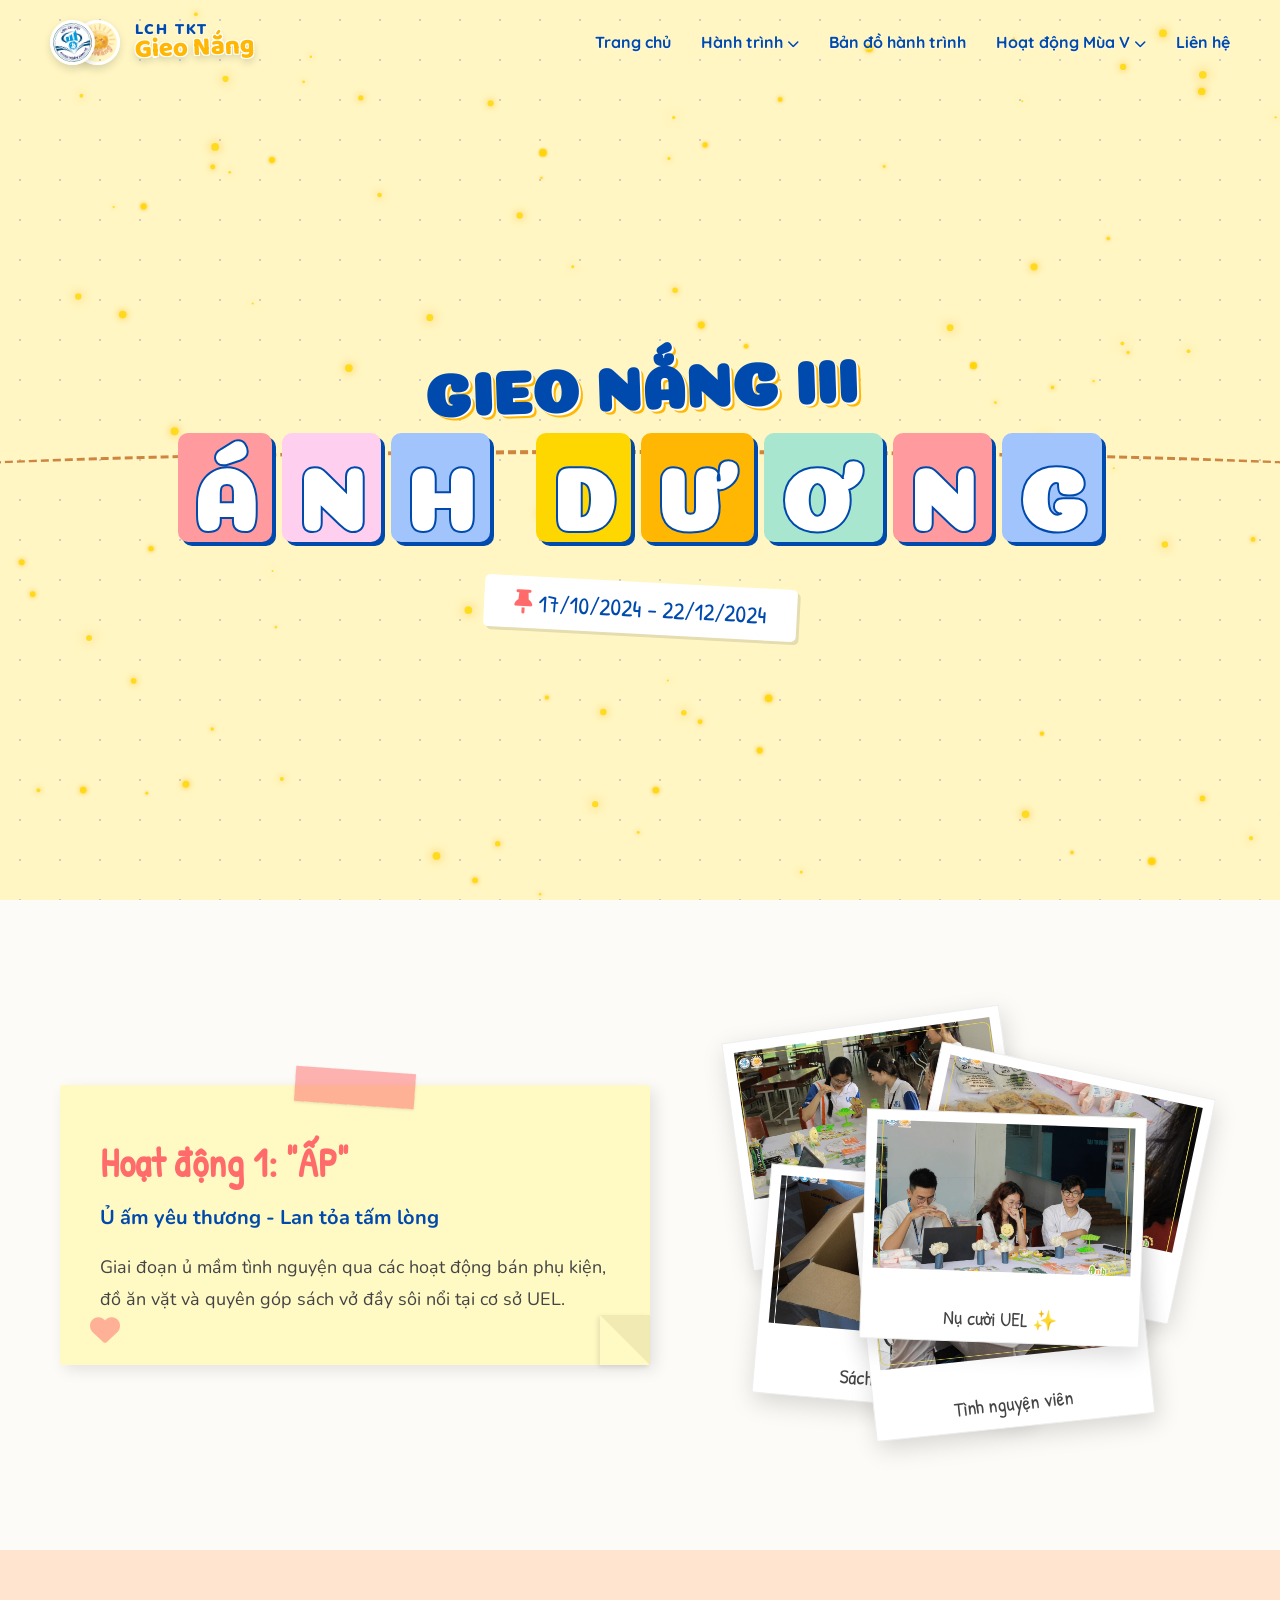
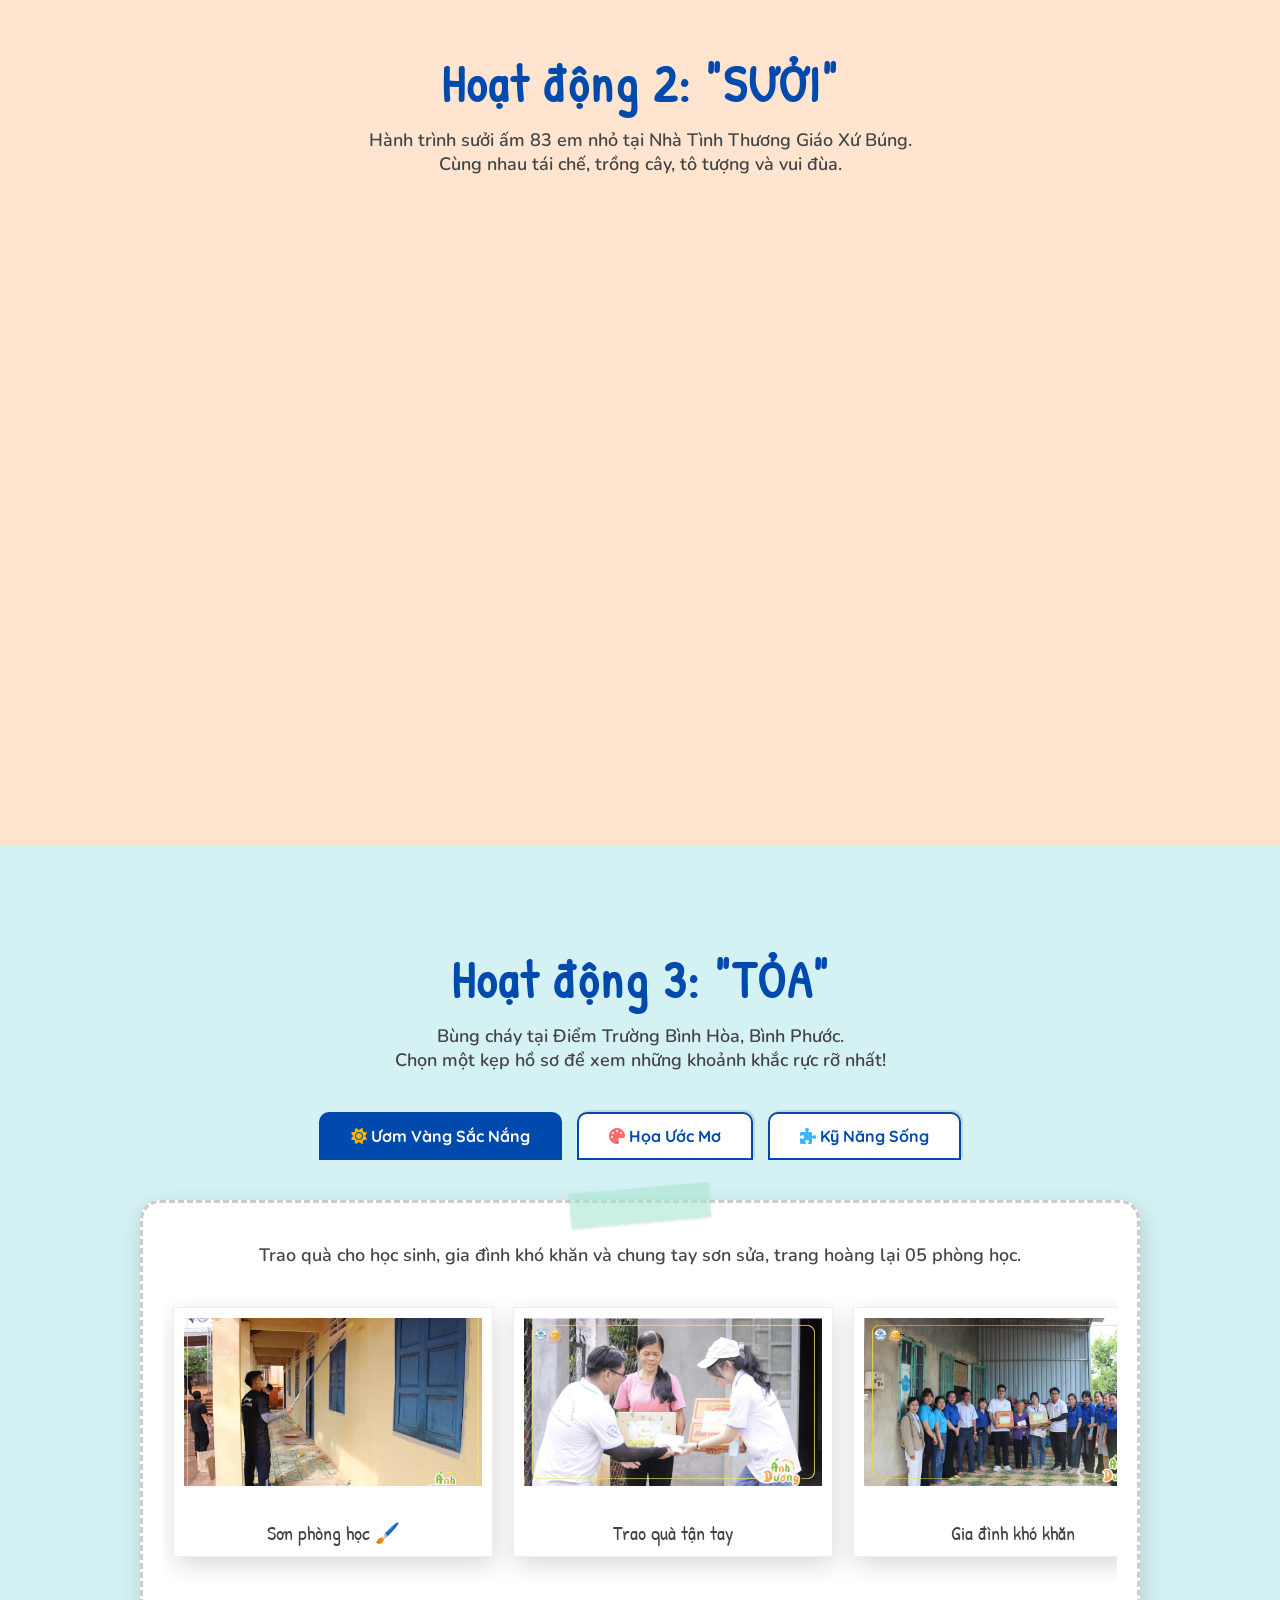
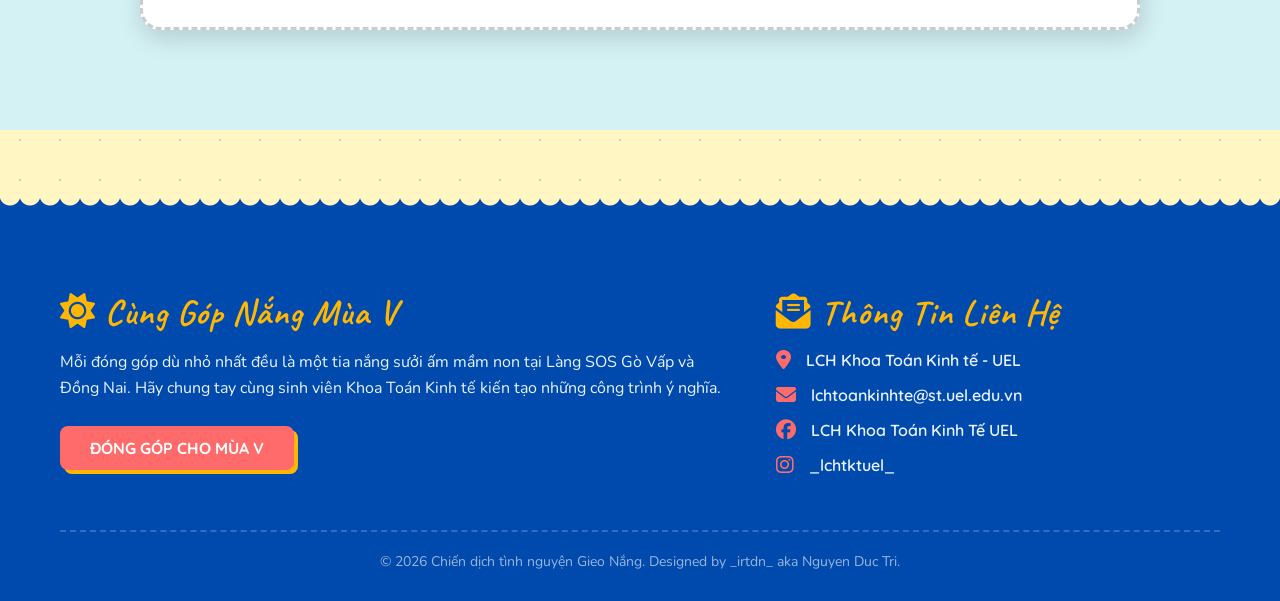
==== commit be78e543: "Update season3.html" ====
--- a/season3.html
+++ b/season3.html
@@ -4,7 +4,7 @@
     <meta charset="UTF-8">
     <meta name="viewport" content="width=device-width, initial-scale=1.0">
     <title>Gieo Nắng III - Cuốn Sổ Ký Ức</title>
-    
+    <link rel="icon" type="image/png" href="logo/logo-gn.png">
     <!-- Google Fonts -->
     <link href="https://fonts.googleapis.com/css2?family=Baloo+2:wght@700;800&family=Coiny&family=Caveat:wght@700&family=Nunito:wght@400;600;700;900&family=Quicksand:wght@600;700;800&family=Pacifico&family=Patrick+Hand&display=swap" rel="stylesheet">
     <link rel="stylesheet" href="https://cdnjs.cloudflare.com/ajax/libs/font-awesome/6.4.0/css/all.min.css">
@@ -256,4 +256,4 @@
 
     <script src="season3.js"></script>
 </body>
-</html>+</html>
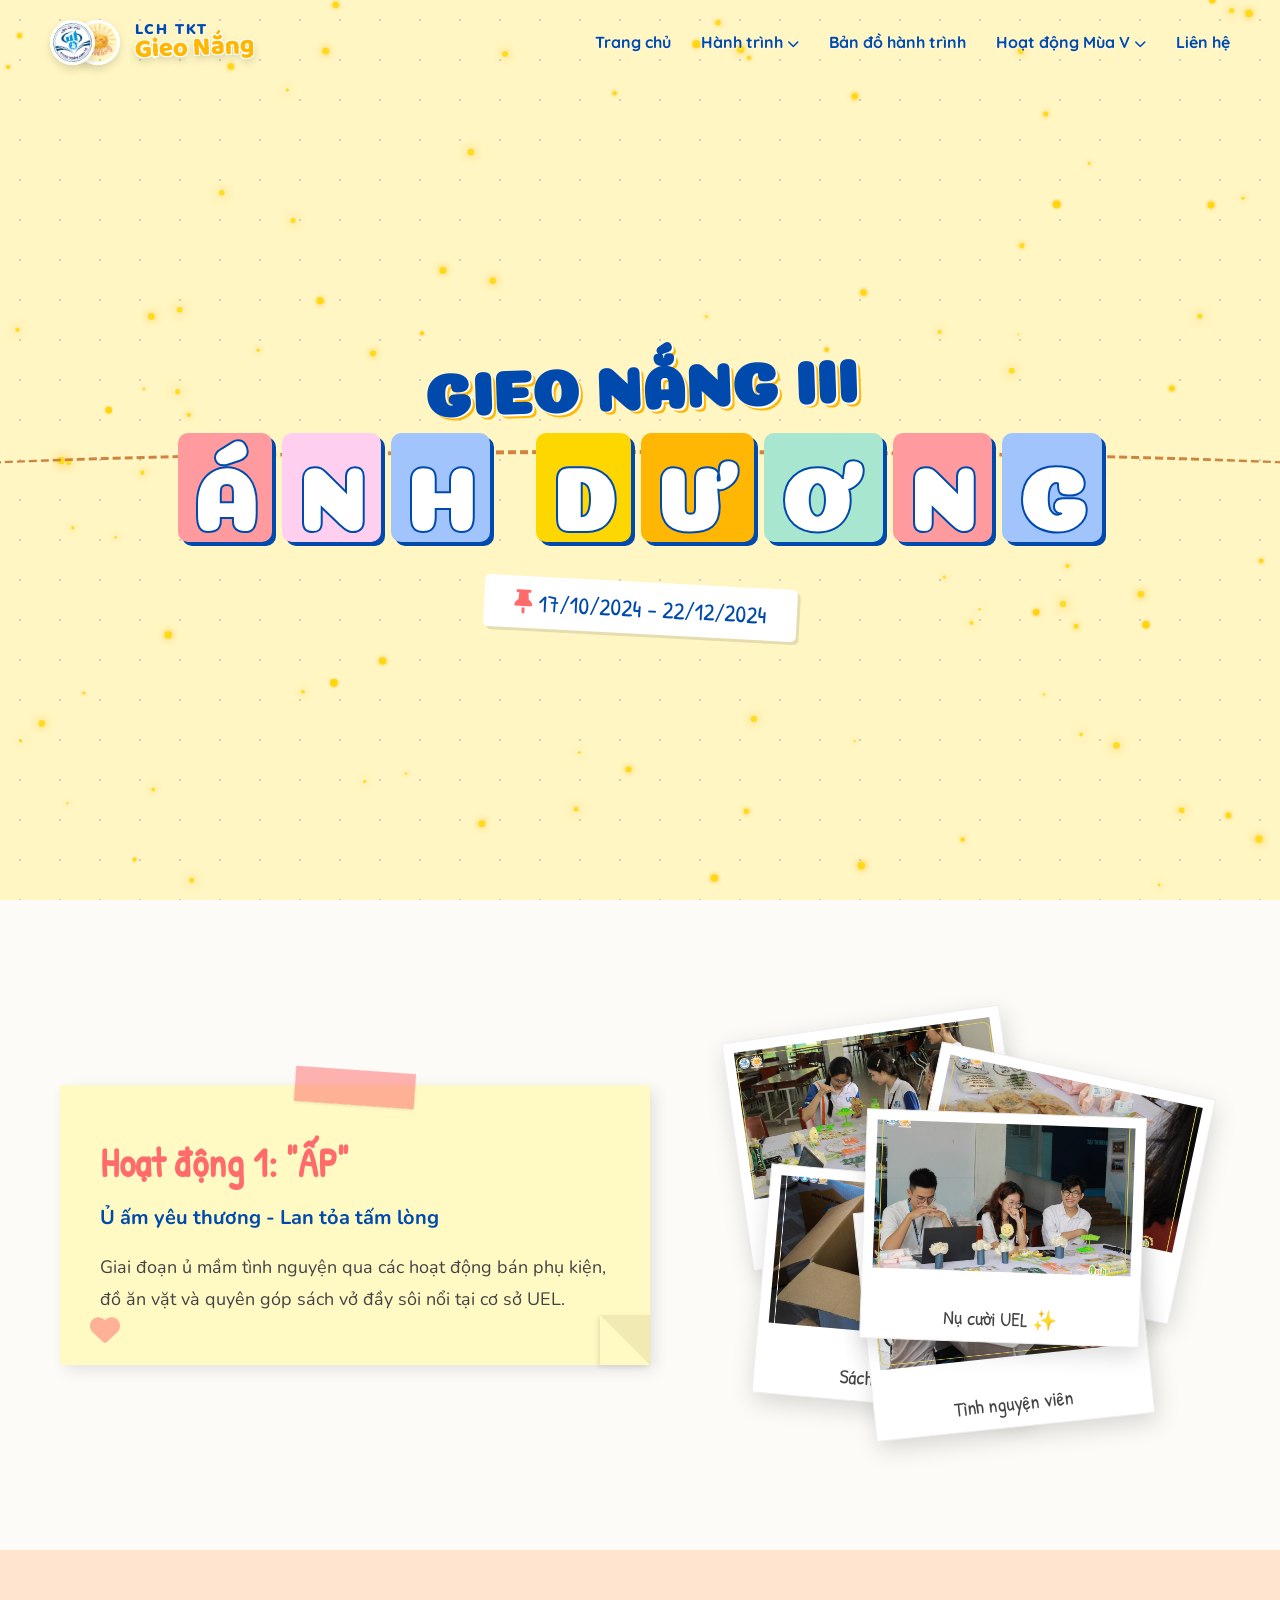
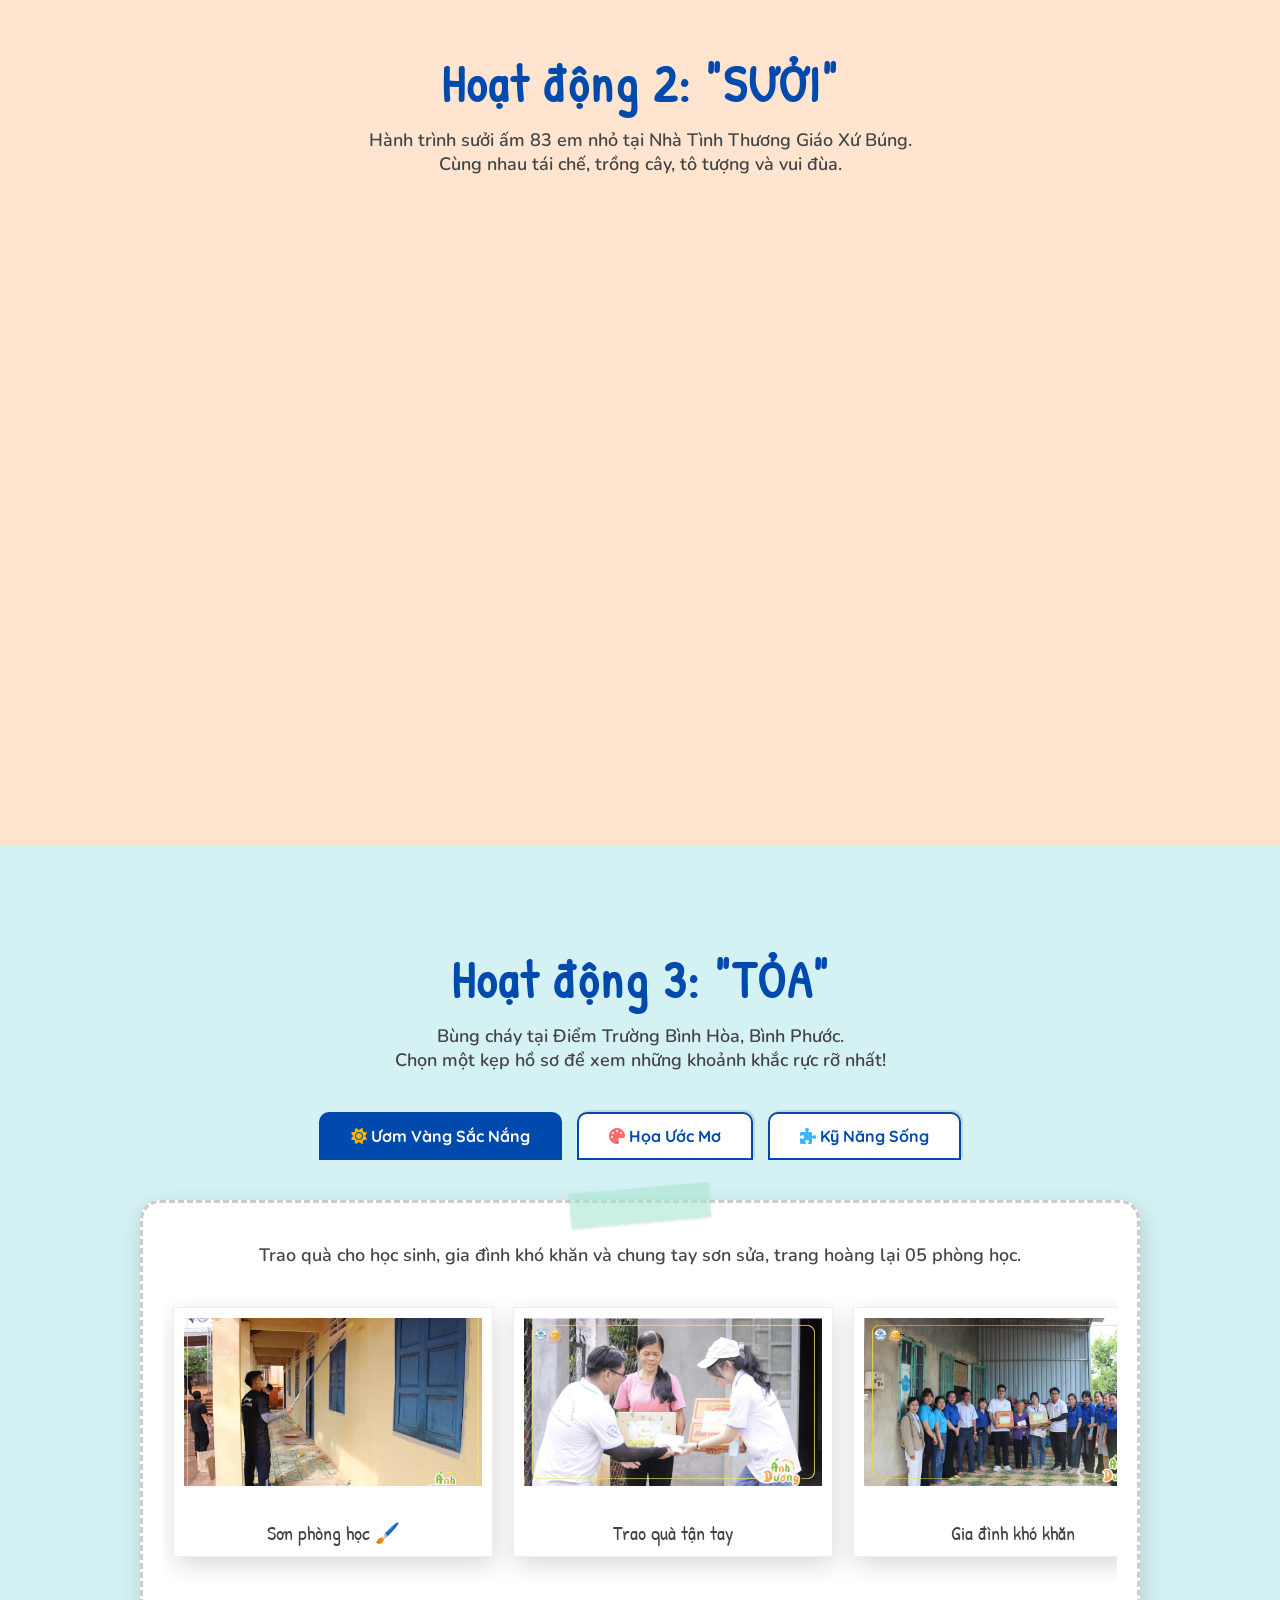
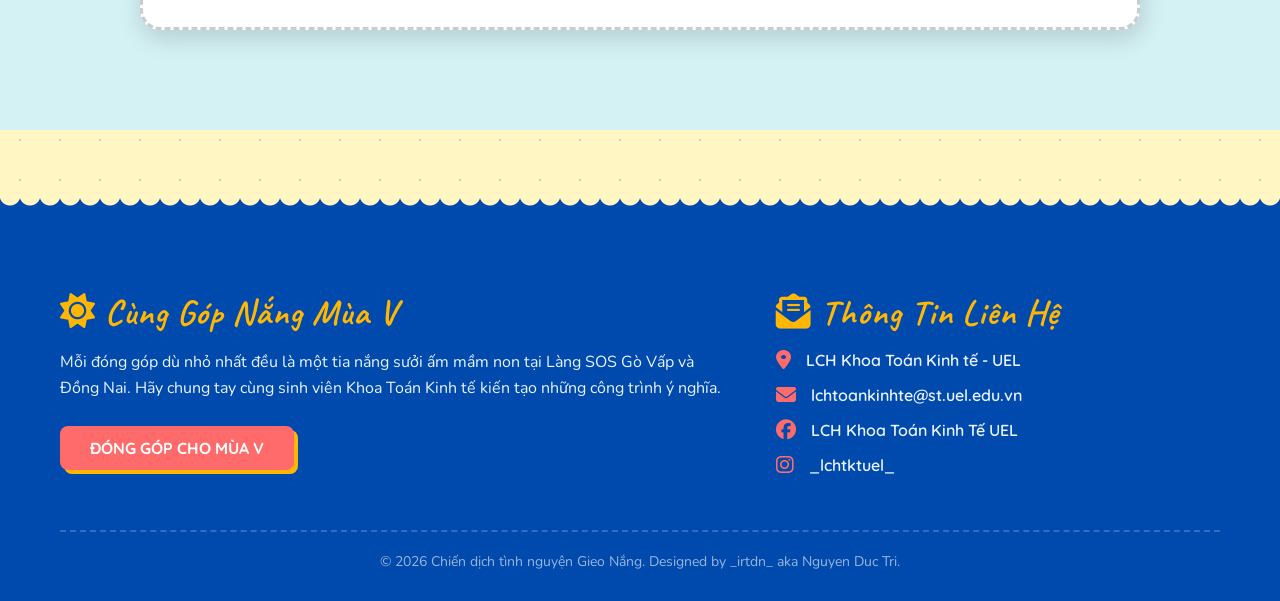
==== commit e00ed1f4: "Add files via upload" ====
--- a/season3.html
+++ b/season3.html
@@ -4,7 +4,9 @@
     <meta charset="UTF-8">
     <meta name="viewport" content="width=device-width, initial-scale=1.0">
     <title>Gieo Nắng III - Cuốn Sổ Ký Ức</title>
+
     <link rel="icon" type="image/png" href="logo/logo-gn.png">
+
     <!-- Google Fonts -->
     <link href="https://fonts.googleapis.com/css2?family=Baloo+2:wght@700;800&family=Coiny&family=Caveat:wght@700&family=Nunito:wght@400;600;700;900&family=Quicksand:wght@600;700;800&family=Pacifico&family=Patrick+Hand&display=swap" rel="stylesheet">
     <link rel="stylesheet" href="https://cdnjs.cloudflare.com/ajax/libs/font-awesome/6.4.0/css/all.min.css">
@@ -256,4 +258,4 @@
 
     <script src="season3.js"></script>
 </body>
-</html>
+</html>
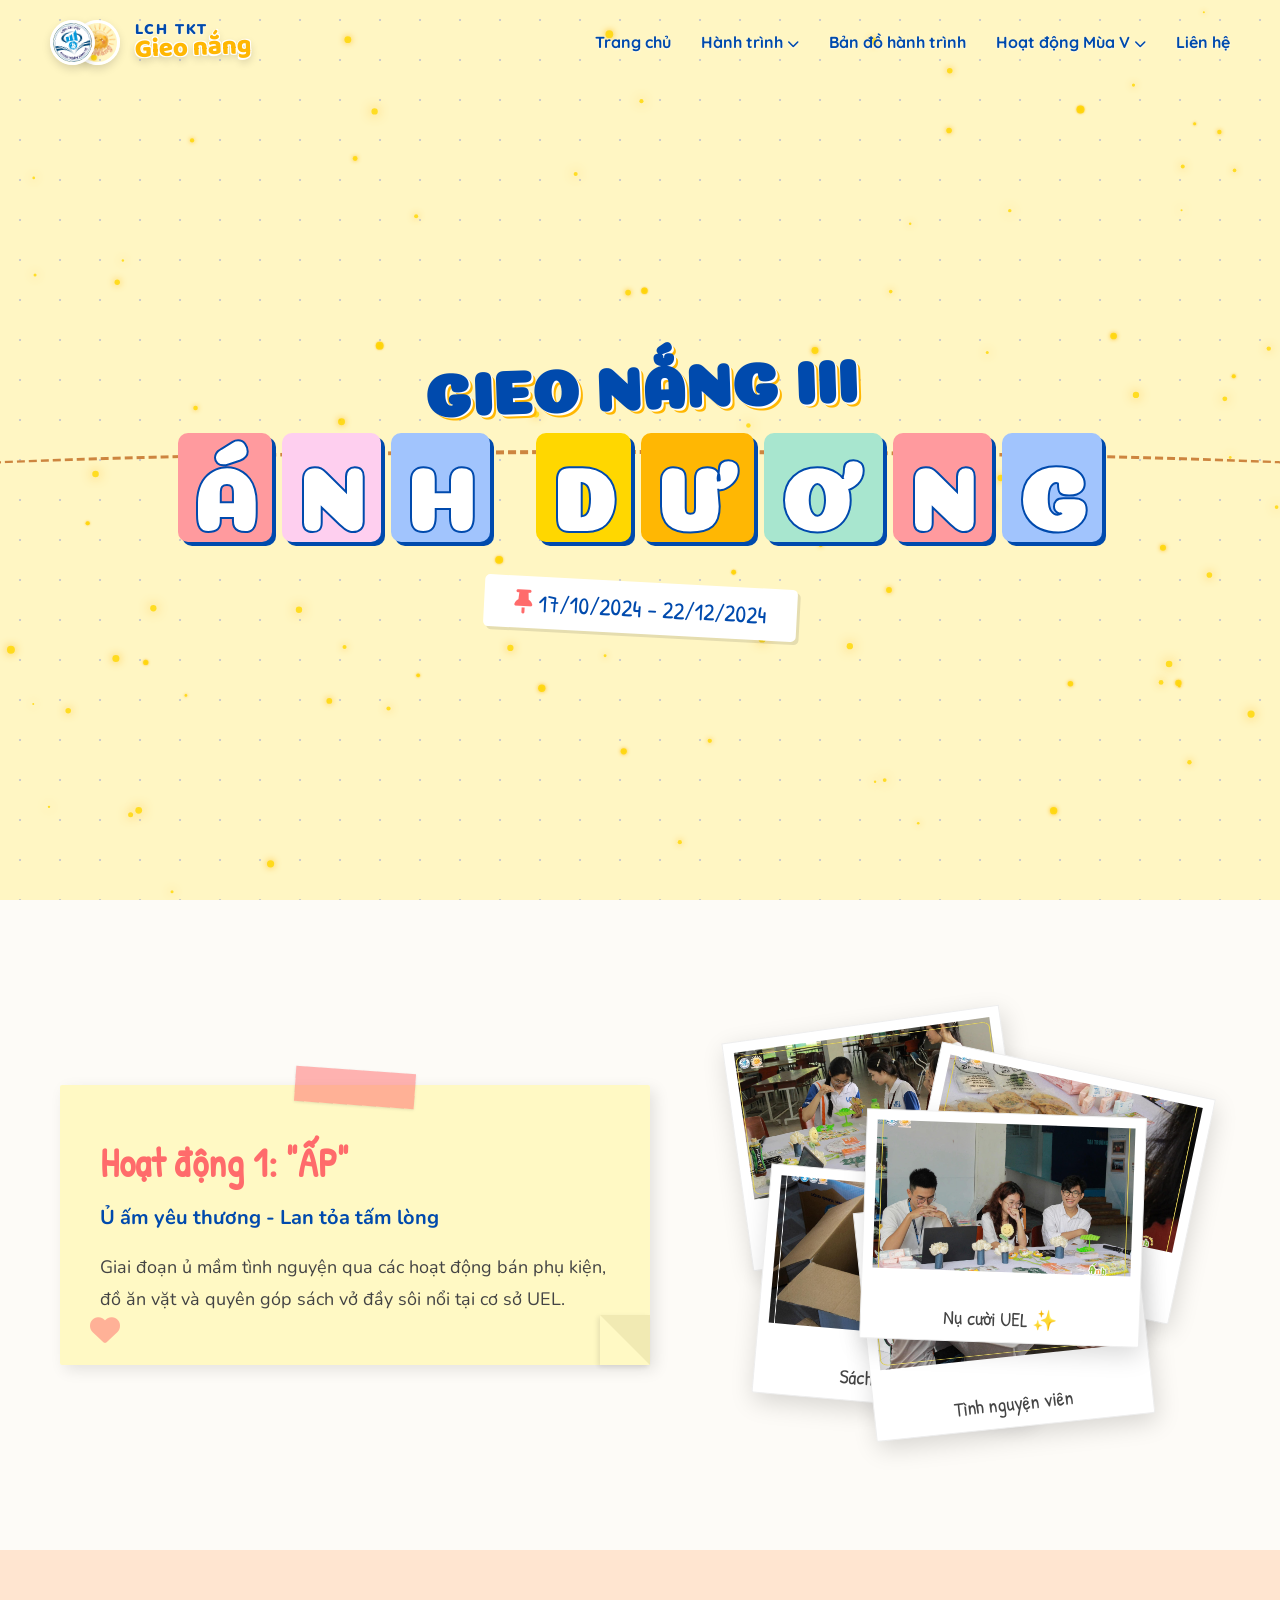
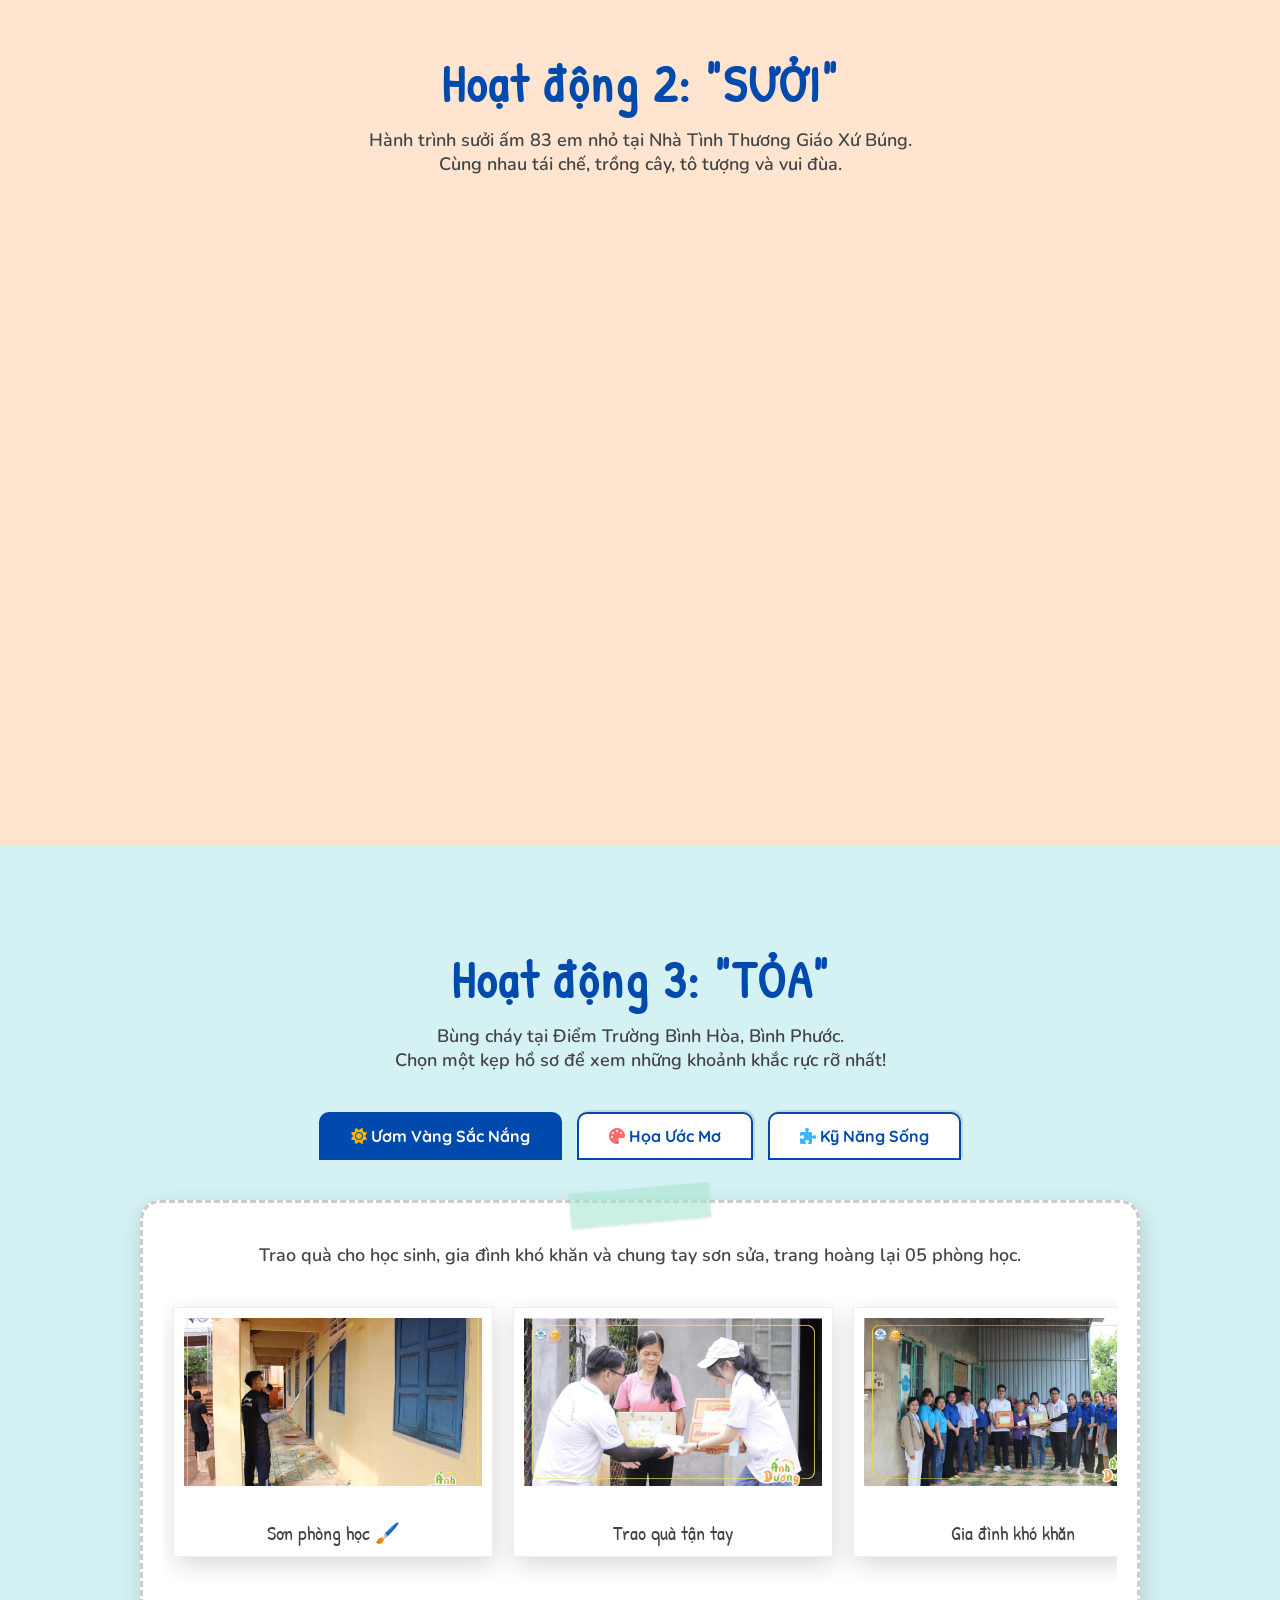
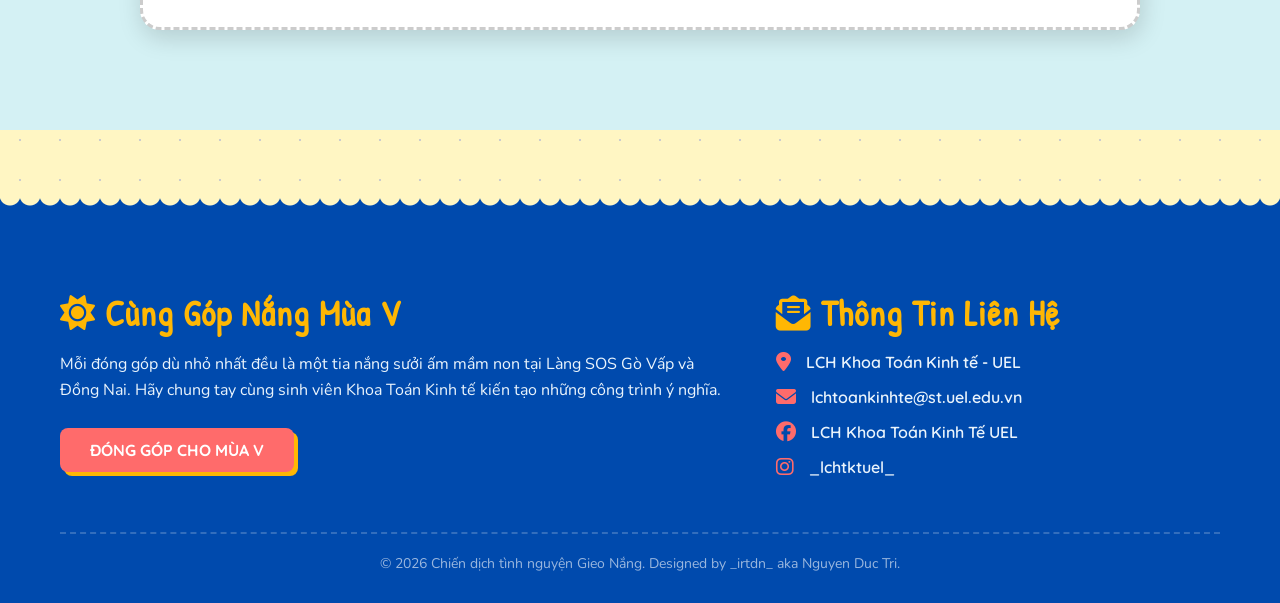
==== commit 7b2a5abc: "Update season3.html" ====
--- a/season3.html
+++ b/season3.html
@@ -3,7 +3,7 @@
 <head>
     <meta charset="UTF-8">
     <meta name="viewport" content="width=device-width, initial-scale=1.0">
-    <title>Gieo Nắng III - Cuốn Sổ Ký Ức</title>
+    <title>Gieo nắng III - Cuốn Sổ Ký Ức</title>
 
     <link rel="icon" type="image/png" href="logo/logo-gn.png">
 
@@ -27,7 +27,7 @@
                 </div>
                 <div class="logo-text">
                     <span class="logo-org">LCH TKT</span>
-                    <span class="logo-campaign">Gieo Nắng</span>
+                    <span class="logo-campaign">Gieo nắng</span>
                 </div>
             </a>
         </div>
@@ -39,13 +39,13 @@
             <li class="dropdown">
                 <a href="#" class="active">Hành trình <i class="fa-solid fa-chevron-down" style="font-size: 12px;"></i></a>
                 <ul class="dropdown-menu">
-                    <li><a href="season3.html" class="highlight-5" style="color:#FFB703!important;">Gieo Nắng III - Ánh Dương</a></li>
-                    <li><a href="season4.html">Gieo Nắng IV - Ấm trong EM</a></li>
-                    <li><a href="season5.html">Gieo Nắng V - Sắc Ban Mai</a></li>
+                    <li><a href="season3.html" class="highlight-5" style="color:#FFB703!important;">Gieo nắng III - Ánh Dương</a></li>
+                    <li><a href="season4.html">Gieo nắng IV - Ấm trong EM</a></li>
+                    <li><a href="season5.html">Gieo nắng V - Sắc Ban Mai</a></li>
                 </ul>
             </li>
                 <!-- 1. NÚT BẢN ĐỒ HÀNH TRÌNH (MỚI) -->
-    <li><a href="ĐIỀN_LINK_CỦA_BẠN_VÀO_ĐÂY" target="_blank">Bản đồ hành trình</a></li>
+    <li><a href="https://www.google.com/maps/d/edit?mid=1n8DgQKTQwTH-w2MuduiDobbnkL9qidE&usp=sharing" target="_blank">Bản đồ hành trình</a></li>
 
             <li class="dropdown">
                 <a href="#">Hoạt động Mùa V <i class="fa-solid fa-chevron-down" style="font-size: 12px;"></i></a>
@@ -258,4 +258,4 @@
 
     <script src="season3.js"></script>
 </body>
-</html>+</html>
--- a/season3.css
+++ b/season3.css
@@ -316,7 +316,7 @@
     display: grid; grid-template-columns: 1.5fr 1fr; gap: 50px; 
     padding-bottom: 40px; border-bottom: 2px dashed rgba(255,255,255,0.2); 
 }
-.footer-box h3 { font-family: 'Caveat', cursive; font-size: 35px; color: var(--yellow); margin-bottom: 15px; letter-spacing: 1px;}
+.footer-box h3 { font-family: 'Patrick Hand', cursive; font-size: 35px; color: var(--yellow); margin-bottom: 15px; letter-spacing: 1px;}
 .footer-desc { font-size: 16px; margin-bottom: 25px; color: #EAF4FC; line-height: 1.6;}
 .contact-list li { margin-bottom: 15px; font-size: 16px; font-weight: 600; display: flex; align-items: center; gap: 15px; color: #EAF4FC; font-family: 'Quicksand', sans-serif;}
 .contact-list i { color: var(--pink); font-size: 20px;}
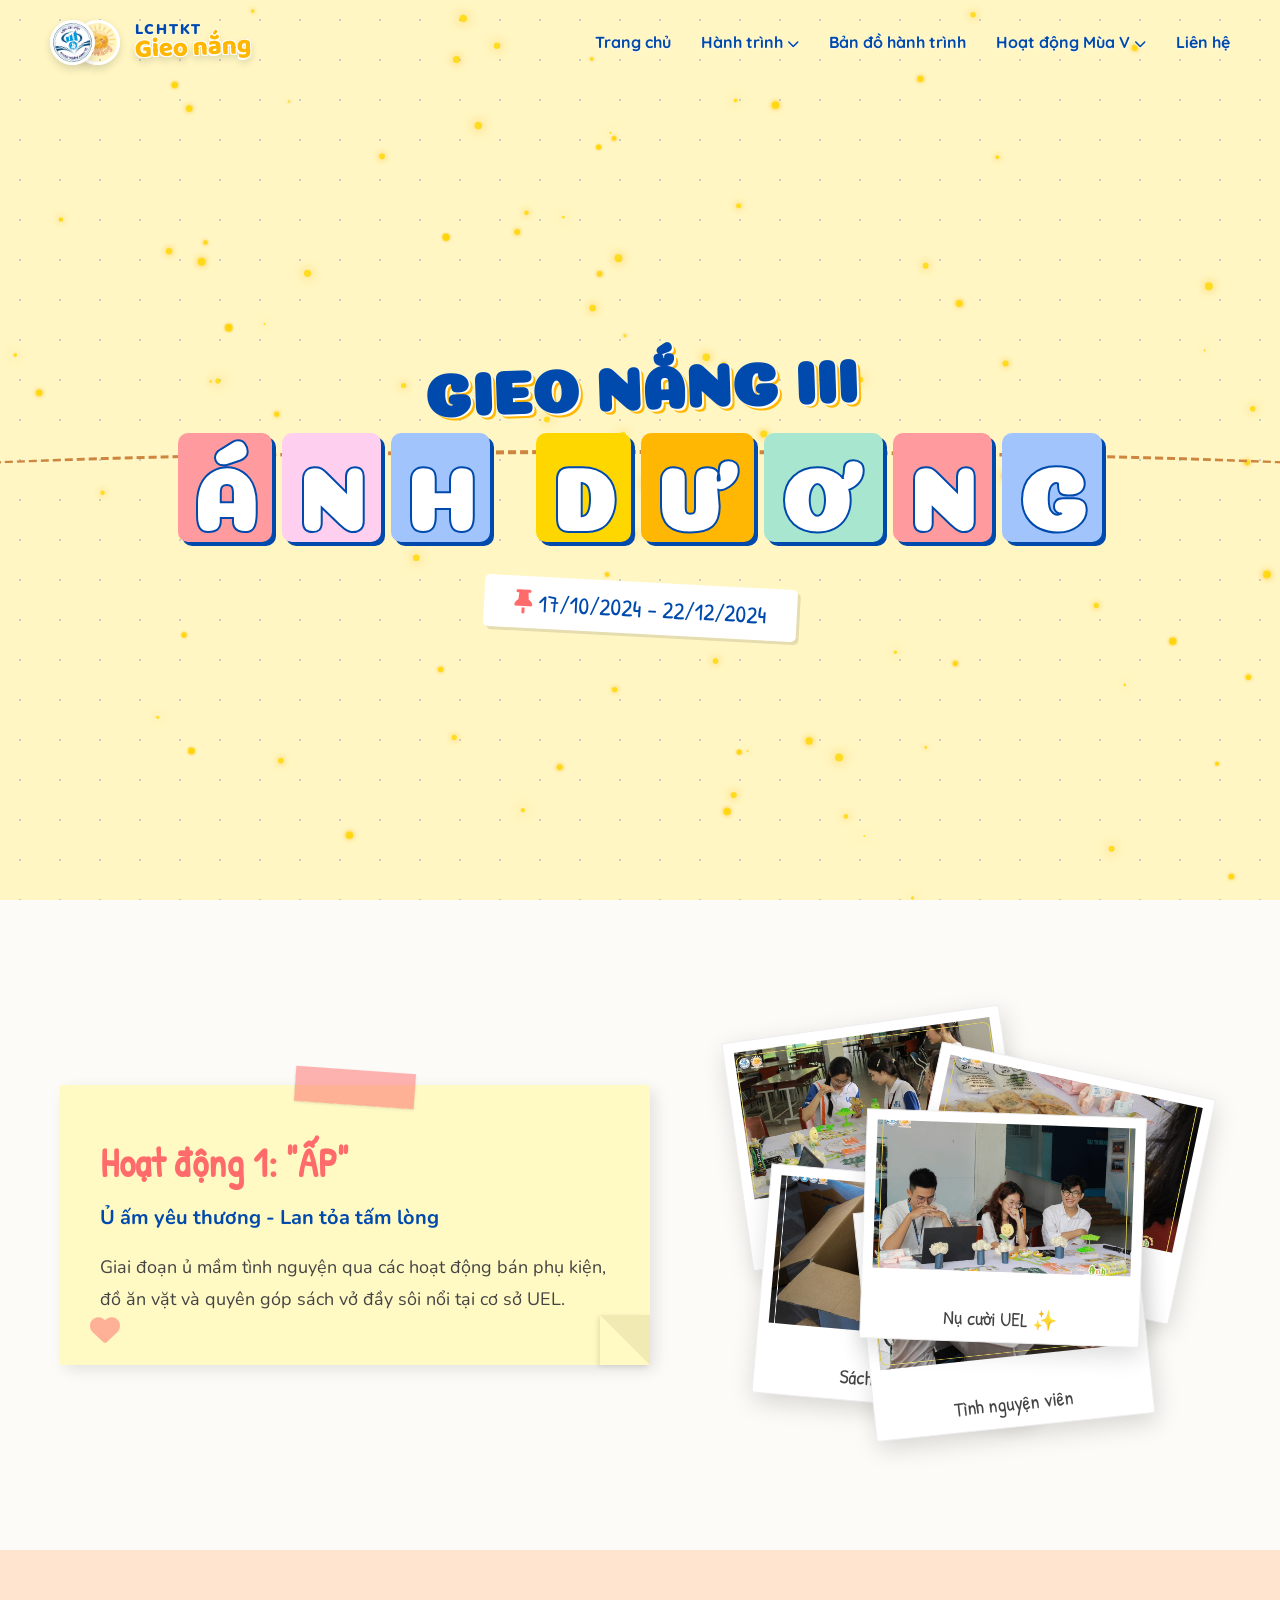
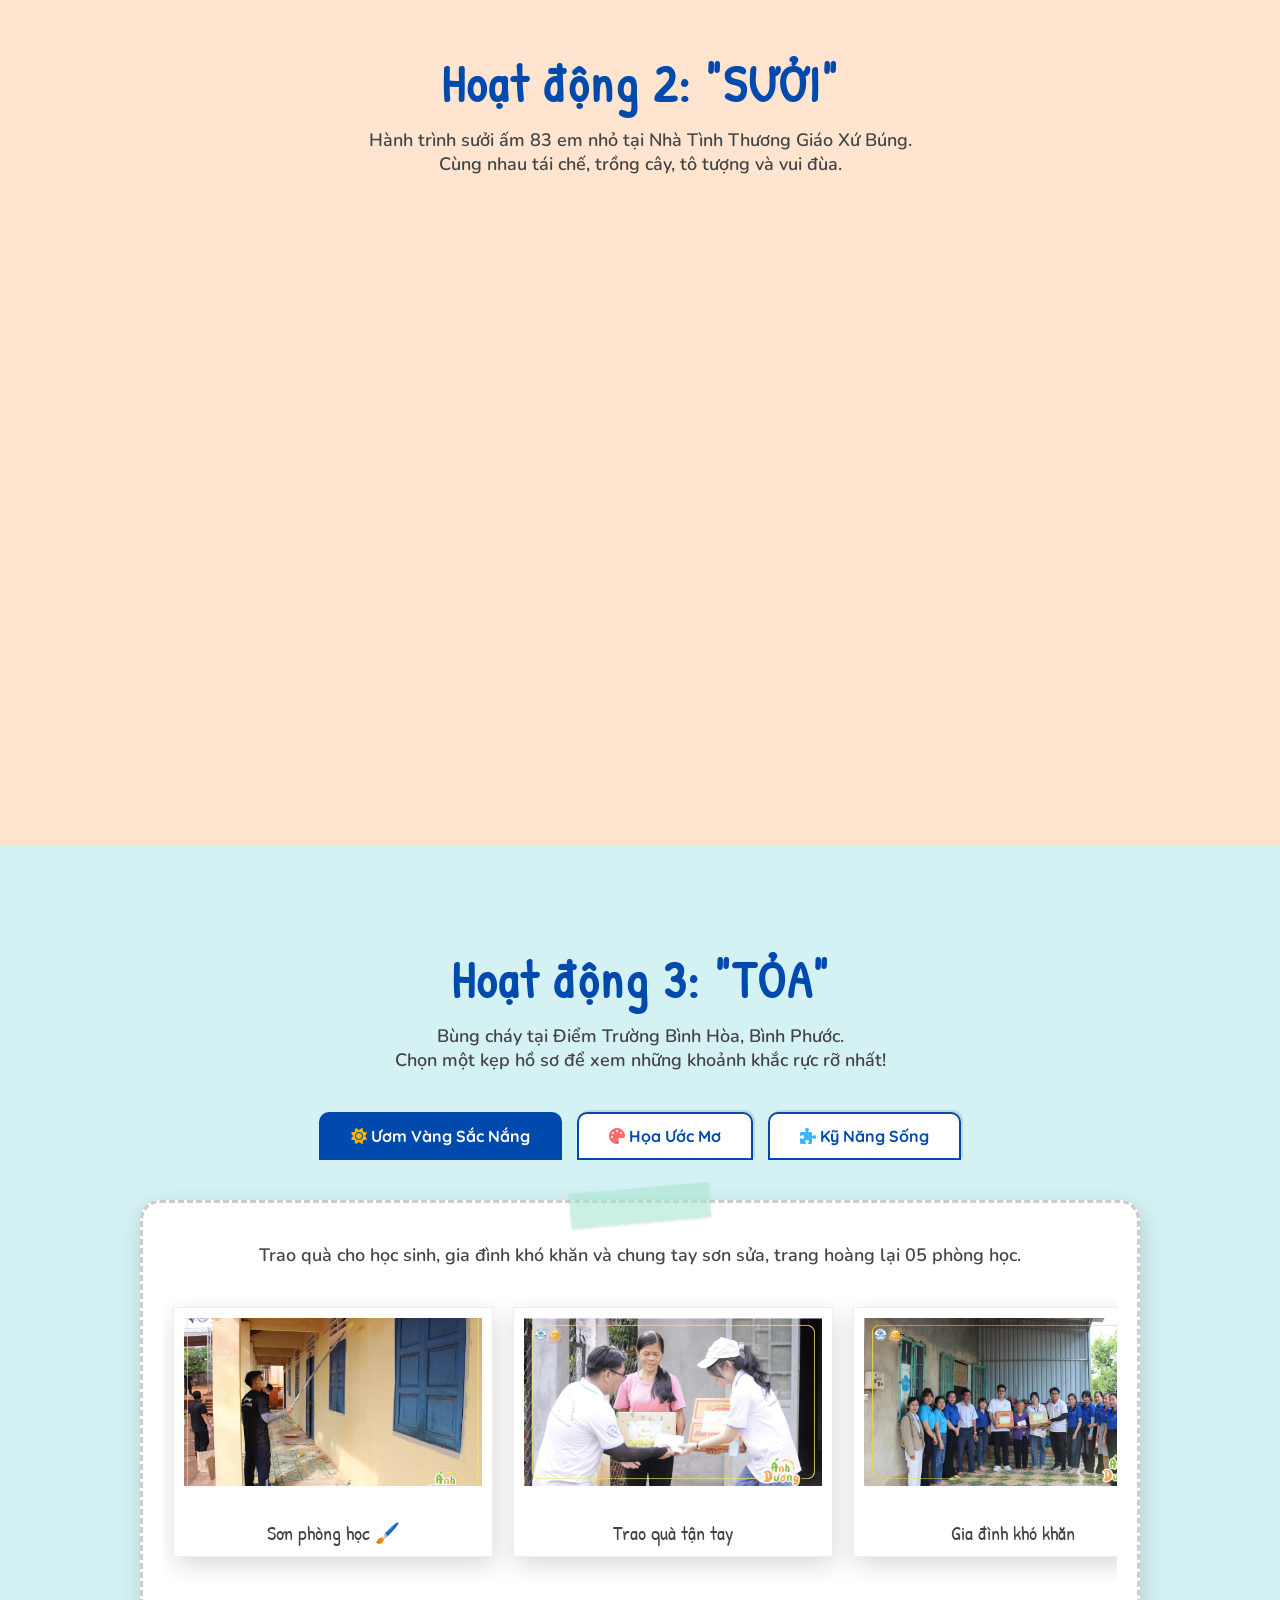
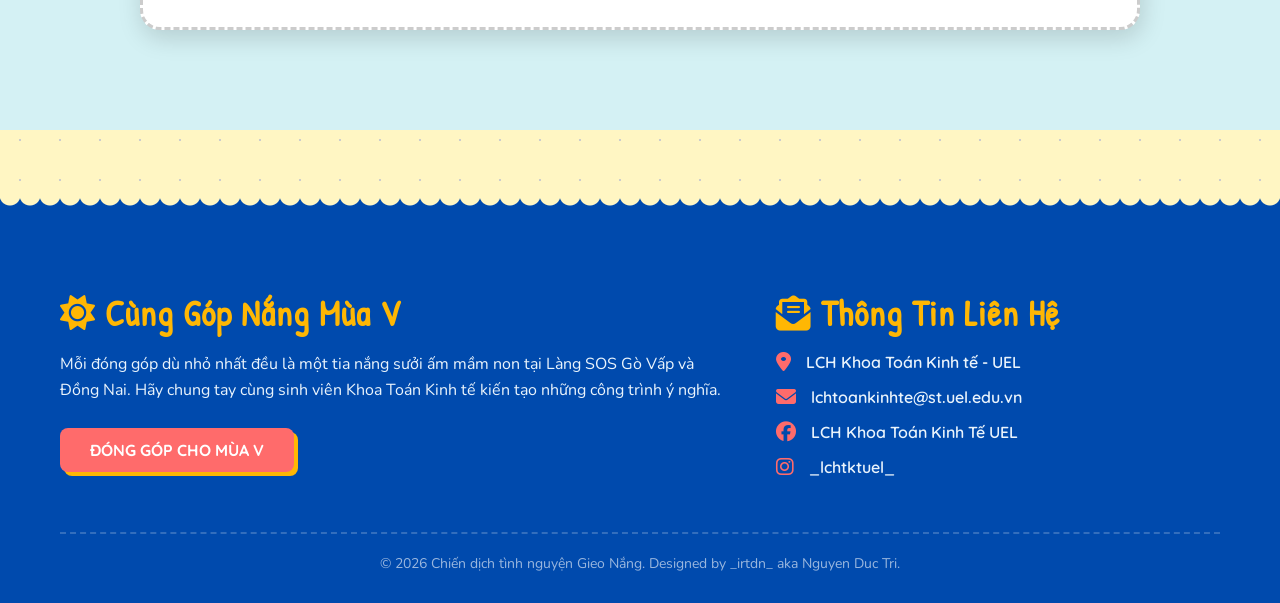
==== commit 236c1dc4: "Update season3.html" ====
--- a/season3.html
+++ b/season3.html
@@ -26,7 +26,7 @@
                     <img src="logo/logo-gn.png" alt="Logo Gieo Nắng" class="logo-img camp-logo">
                 </div>
                 <div class="logo-text">
-                    <span class="logo-org">LCH TKT</span>
+                    <span class="logo-org">LCHTKT</span>
                     <span class="logo-campaign">Gieo nắng</span>
                 </div>
             </a>
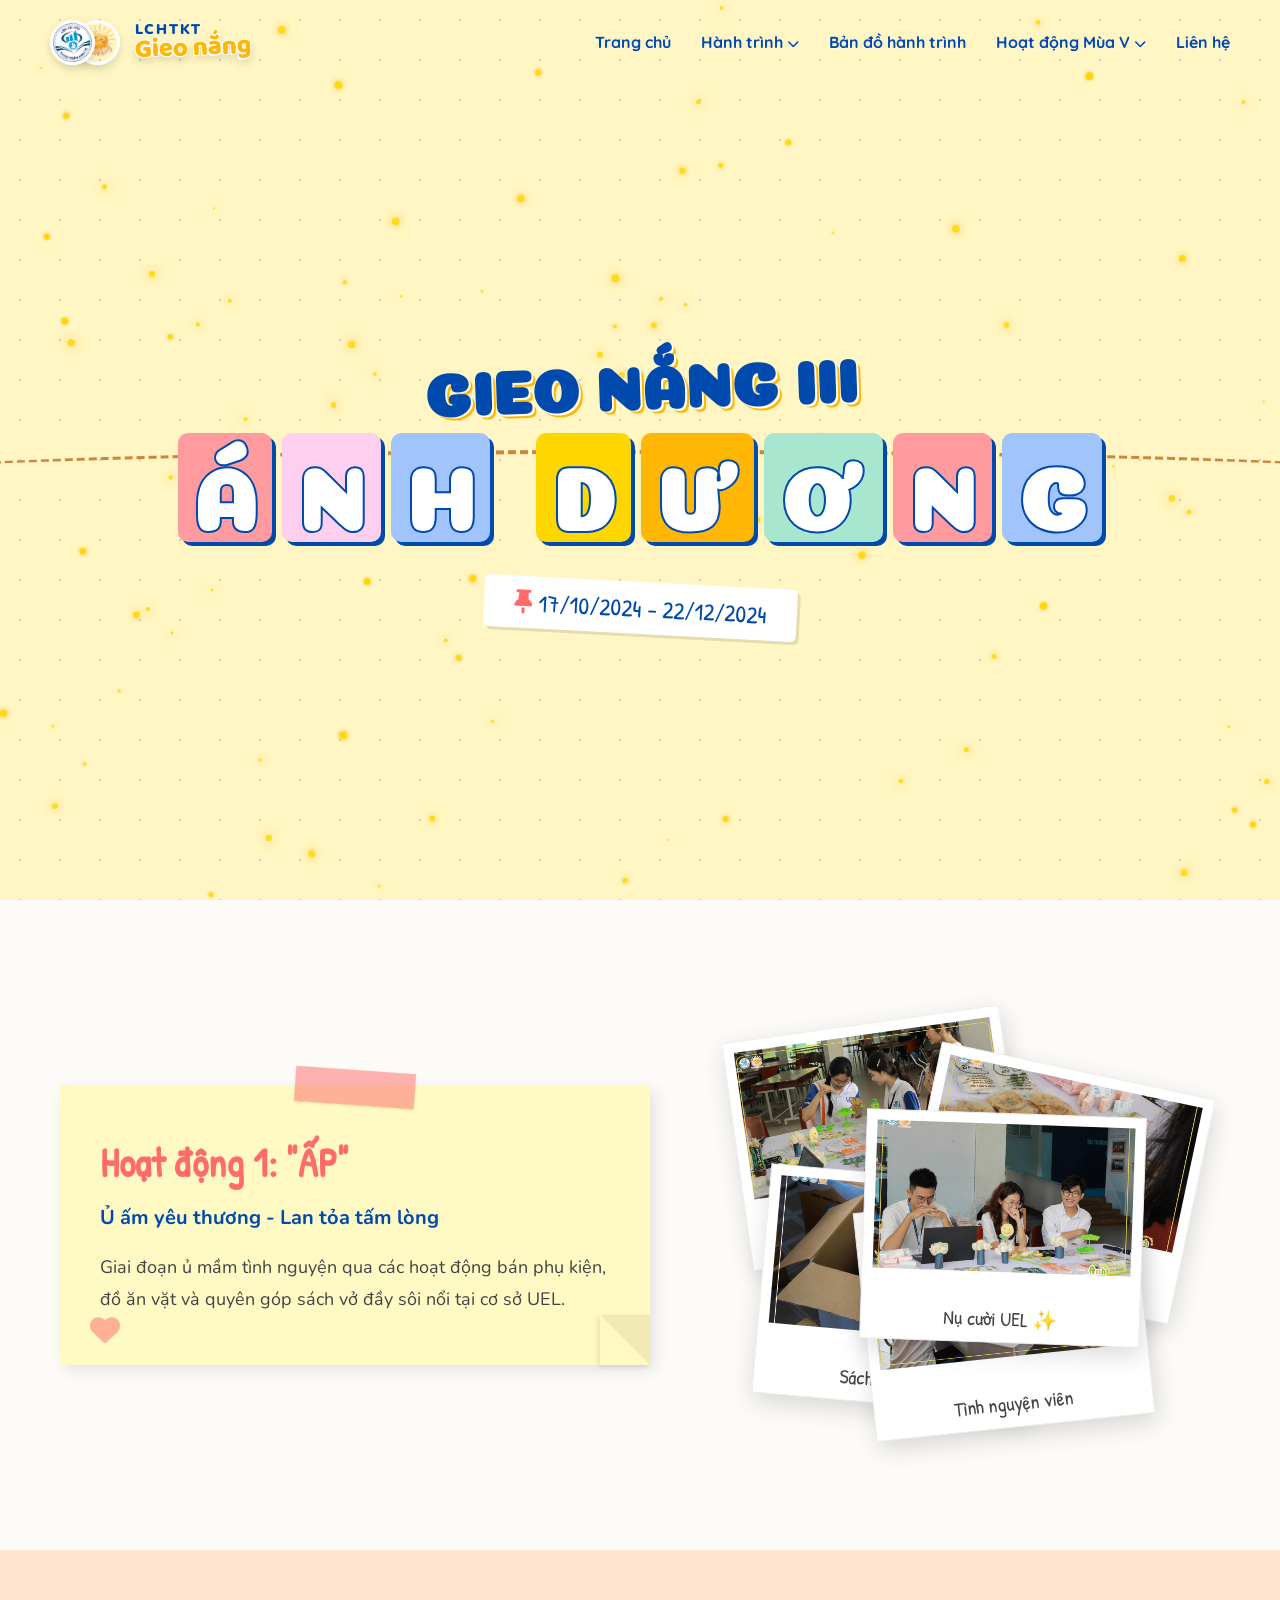
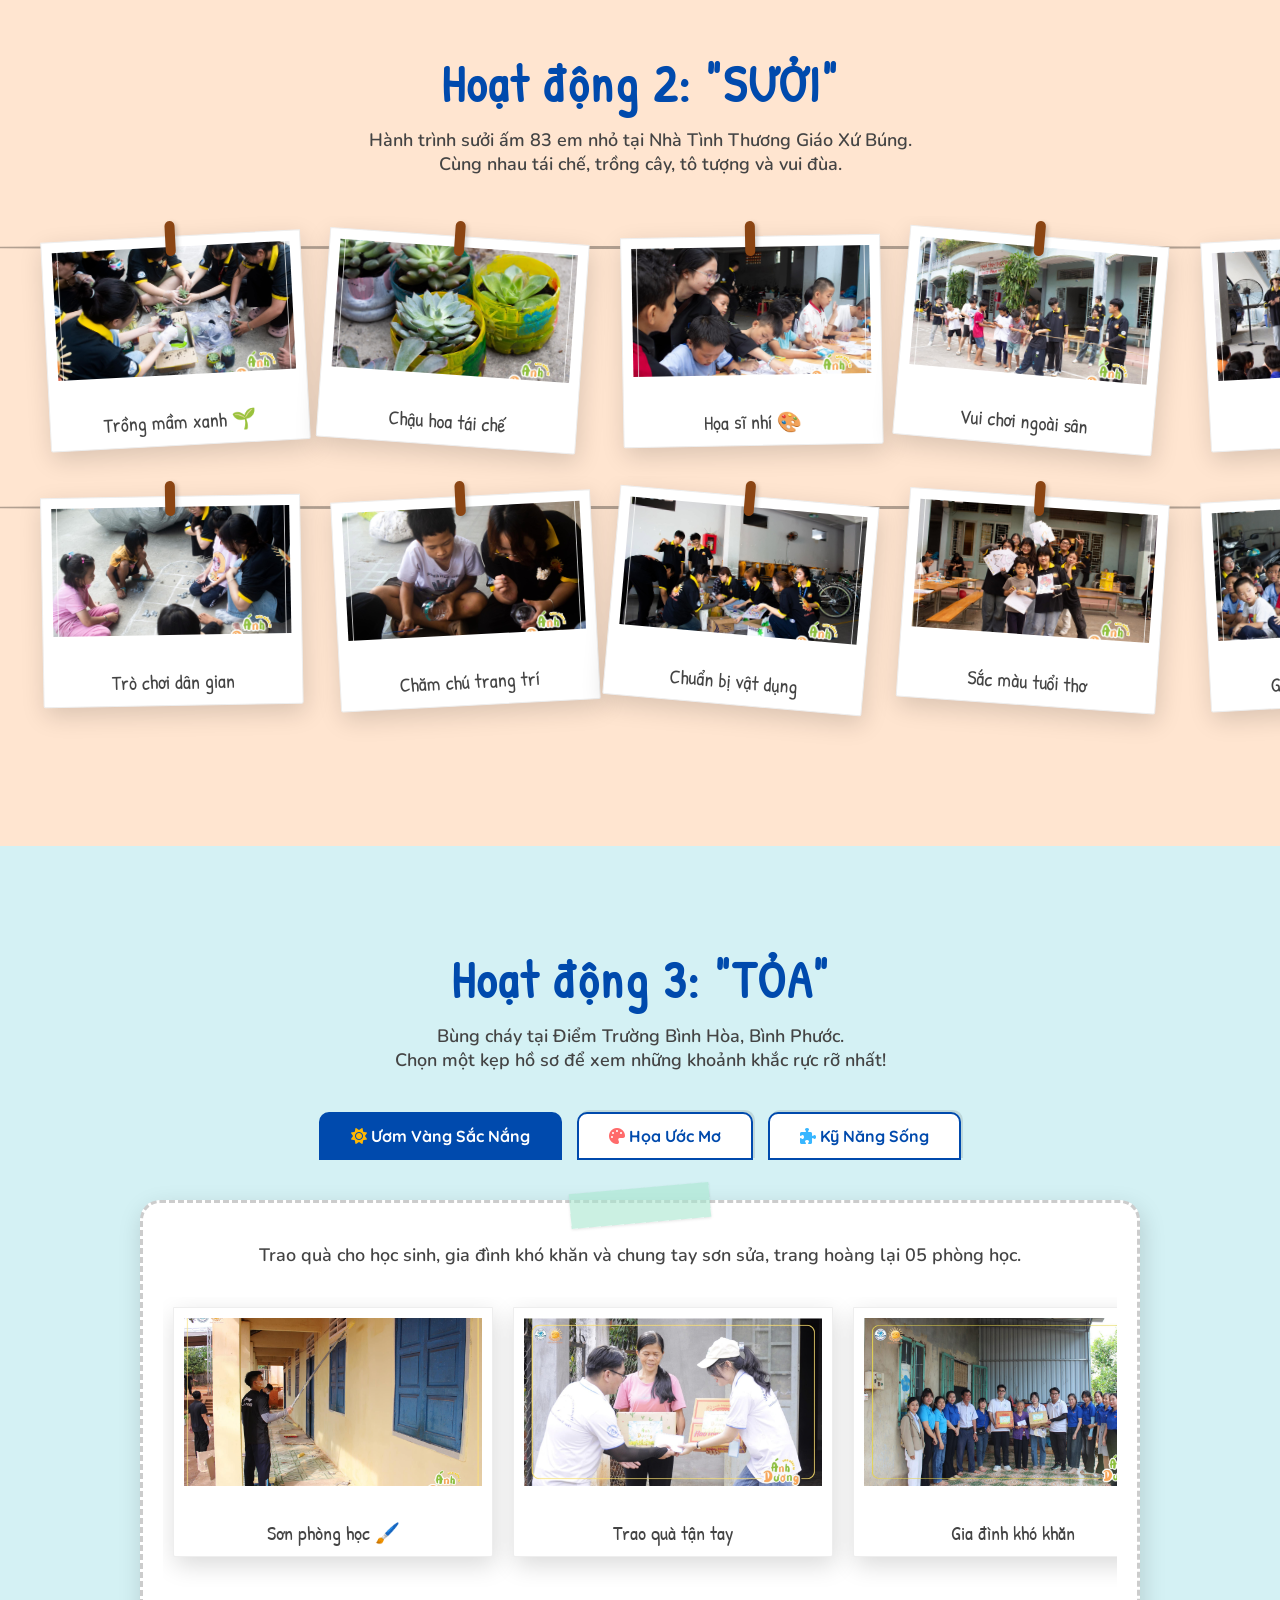
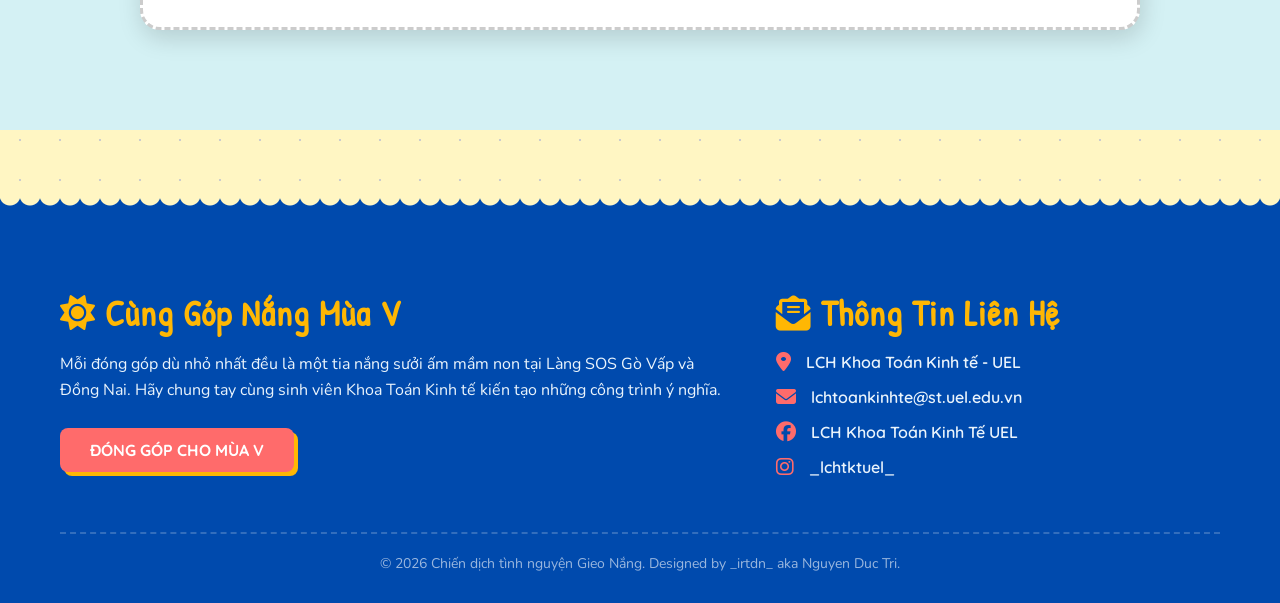
==== commit 250c2f4d: "Install Vercel Web Analytics # Vercel Web Analytics Installation  Successfully installed and configu" ====
--- a/season3.html
+++ b/season3.html
@@ -12,6 +12,14 @@
     <link rel="stylesheet" href="https://cdnjs.cloudflare.com/ajax/libs/font-awesome/6.4.0/css/all.min.css">
     
     <link rel="stylesheet" href="season3.css">
+    
+    <!-- Vercel Web Analytics -->
+    <script>
+      window.va = window.va || function () { 
+        (window.vaq = window.vaq || []).push(arguments); 
+      };
+    </script>
+    <script defer src="/_vercel/insights/script.js"></script>
 </head>
 <body>
 
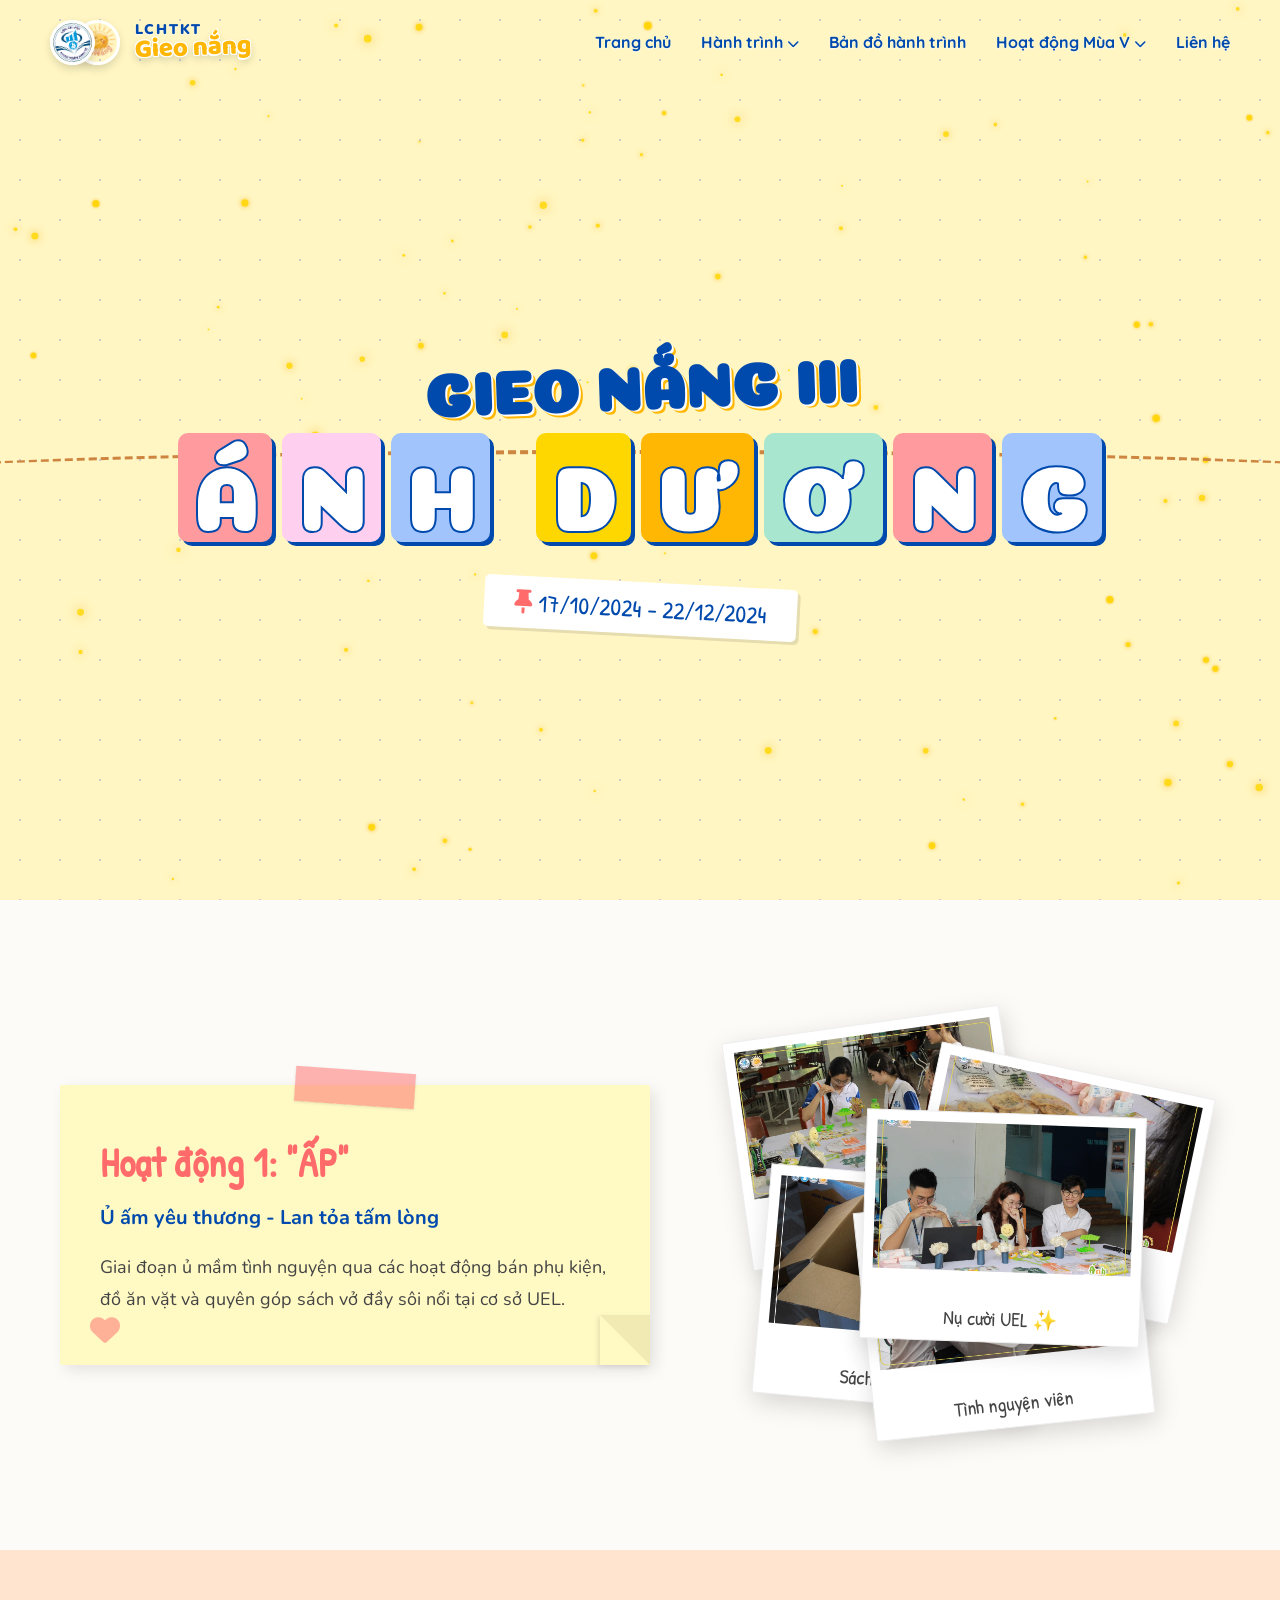
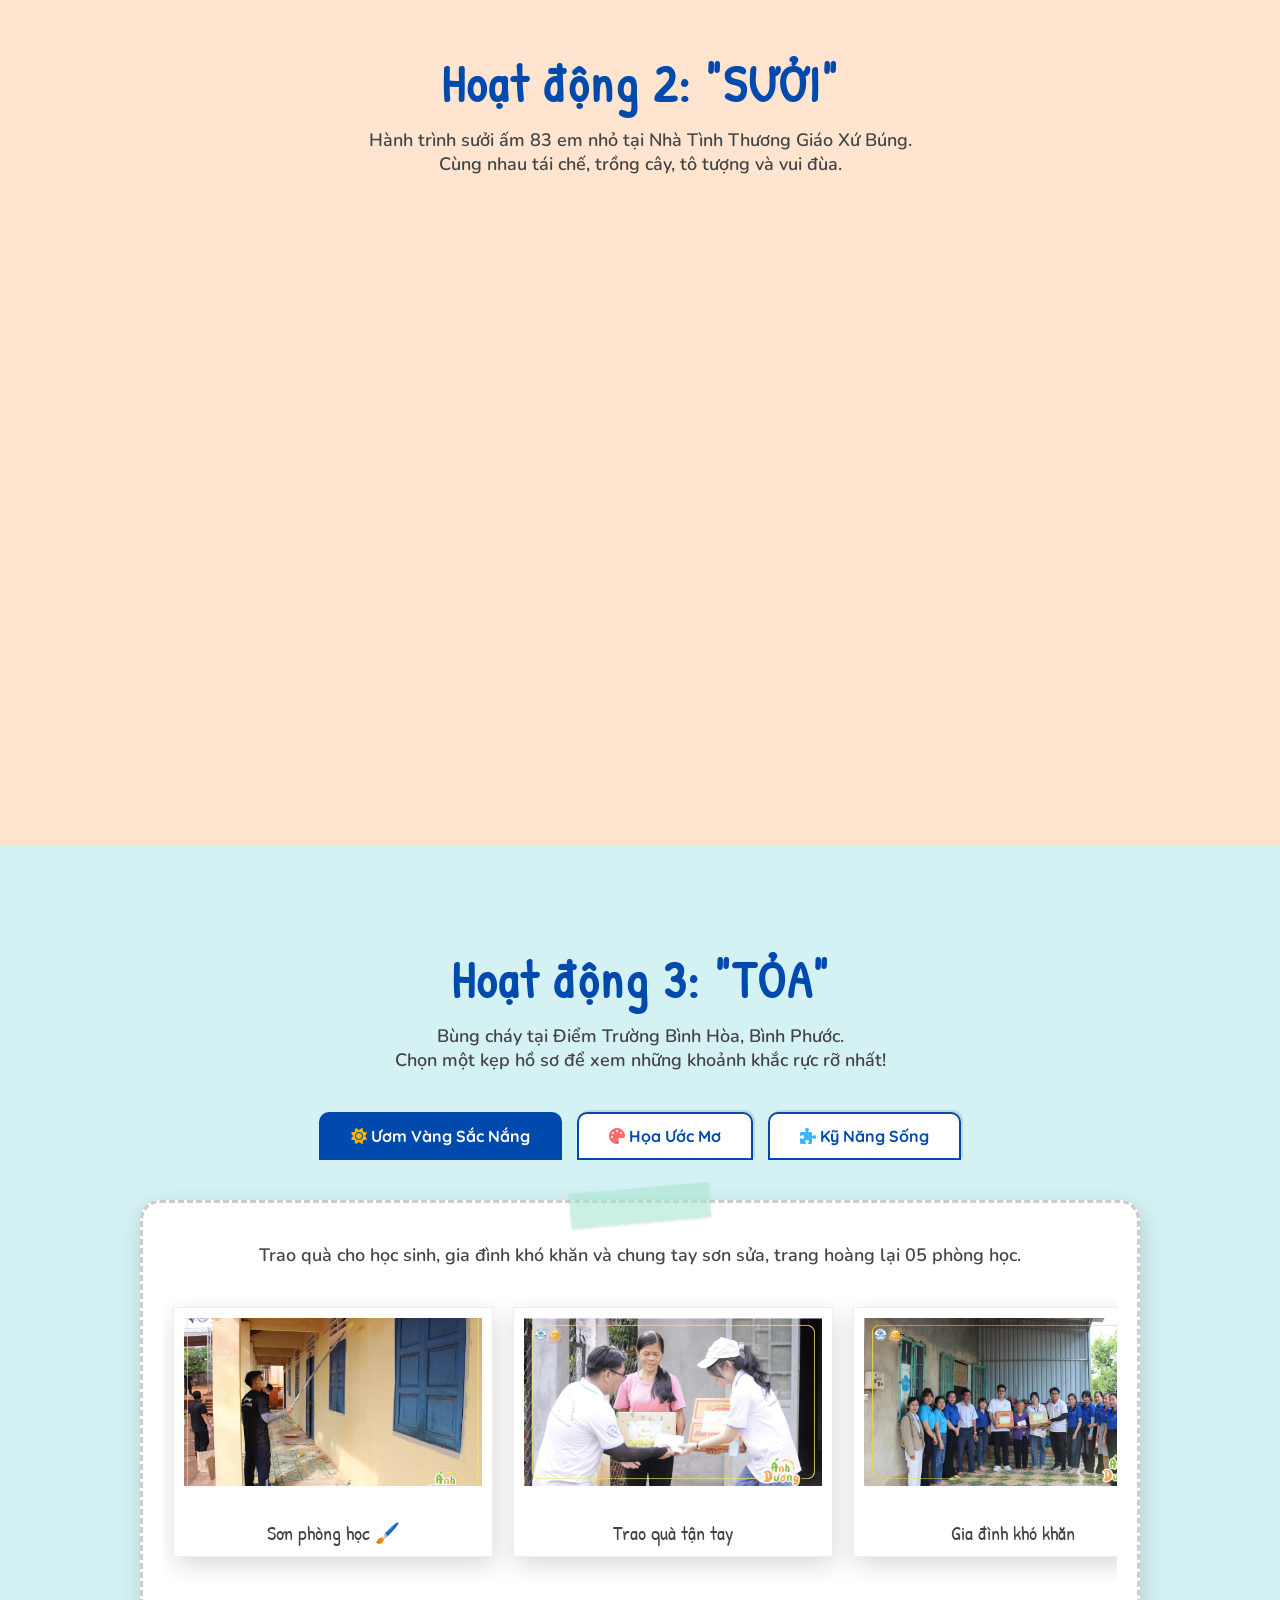
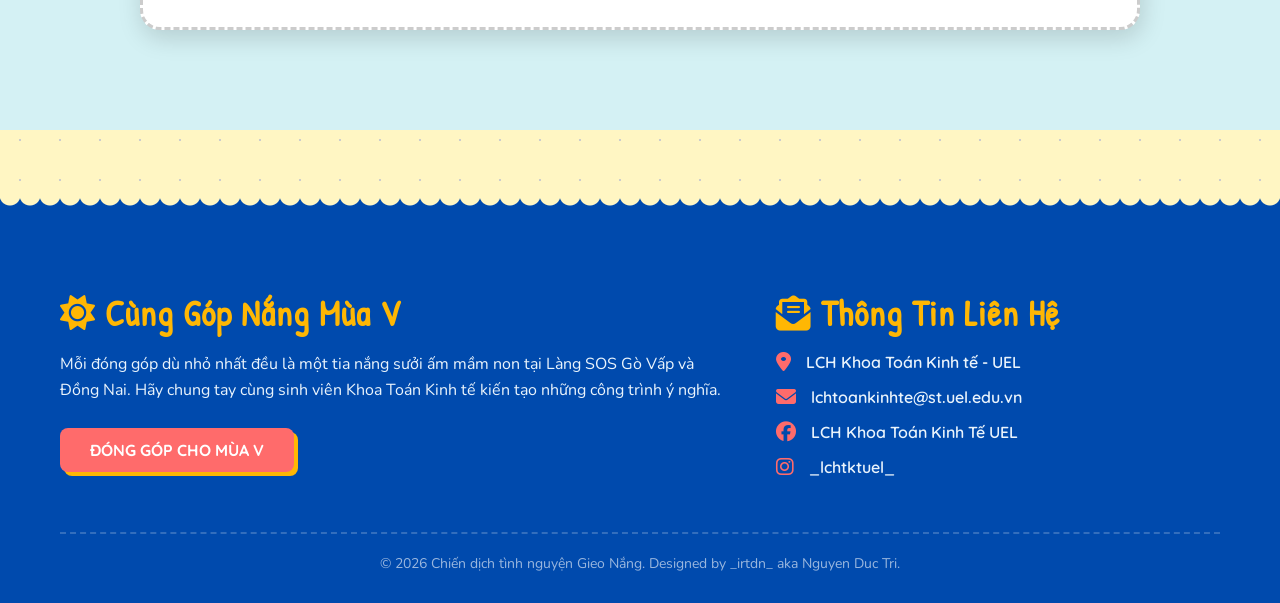
==== commit c43ea11f: "Update season3.html" ====
--- a/season3.html
+++ b/season3.html
@@ -12,15 +12,11 @@
     <link rel="stylesheet" href="https://cdnjs.cloudflare.com/ajax/libs/font-awesome/6.4.0/css/all.min.css">
     
     <link rel="stylesheet" href="season3.css">
-    
-    <!-- Vercel Web Analytics -->
+</head>
     <script>
-      window.va = window.va || function () { 
-        (window.vaq = window.vaq || []).push(arguments); 
-      };
-    </script>
-    <script defer src="/_vercel/insights/script.js"></script>
-</head>
+  window.va = window.va || function () { (window.vaq = window.vaq || []).push(arguments); };
+</script>
+<script defer src="/_vercel/insights/script.js"></script>
 <body>
 
     <canvas id="fairyDustCanvas"></canvas>
